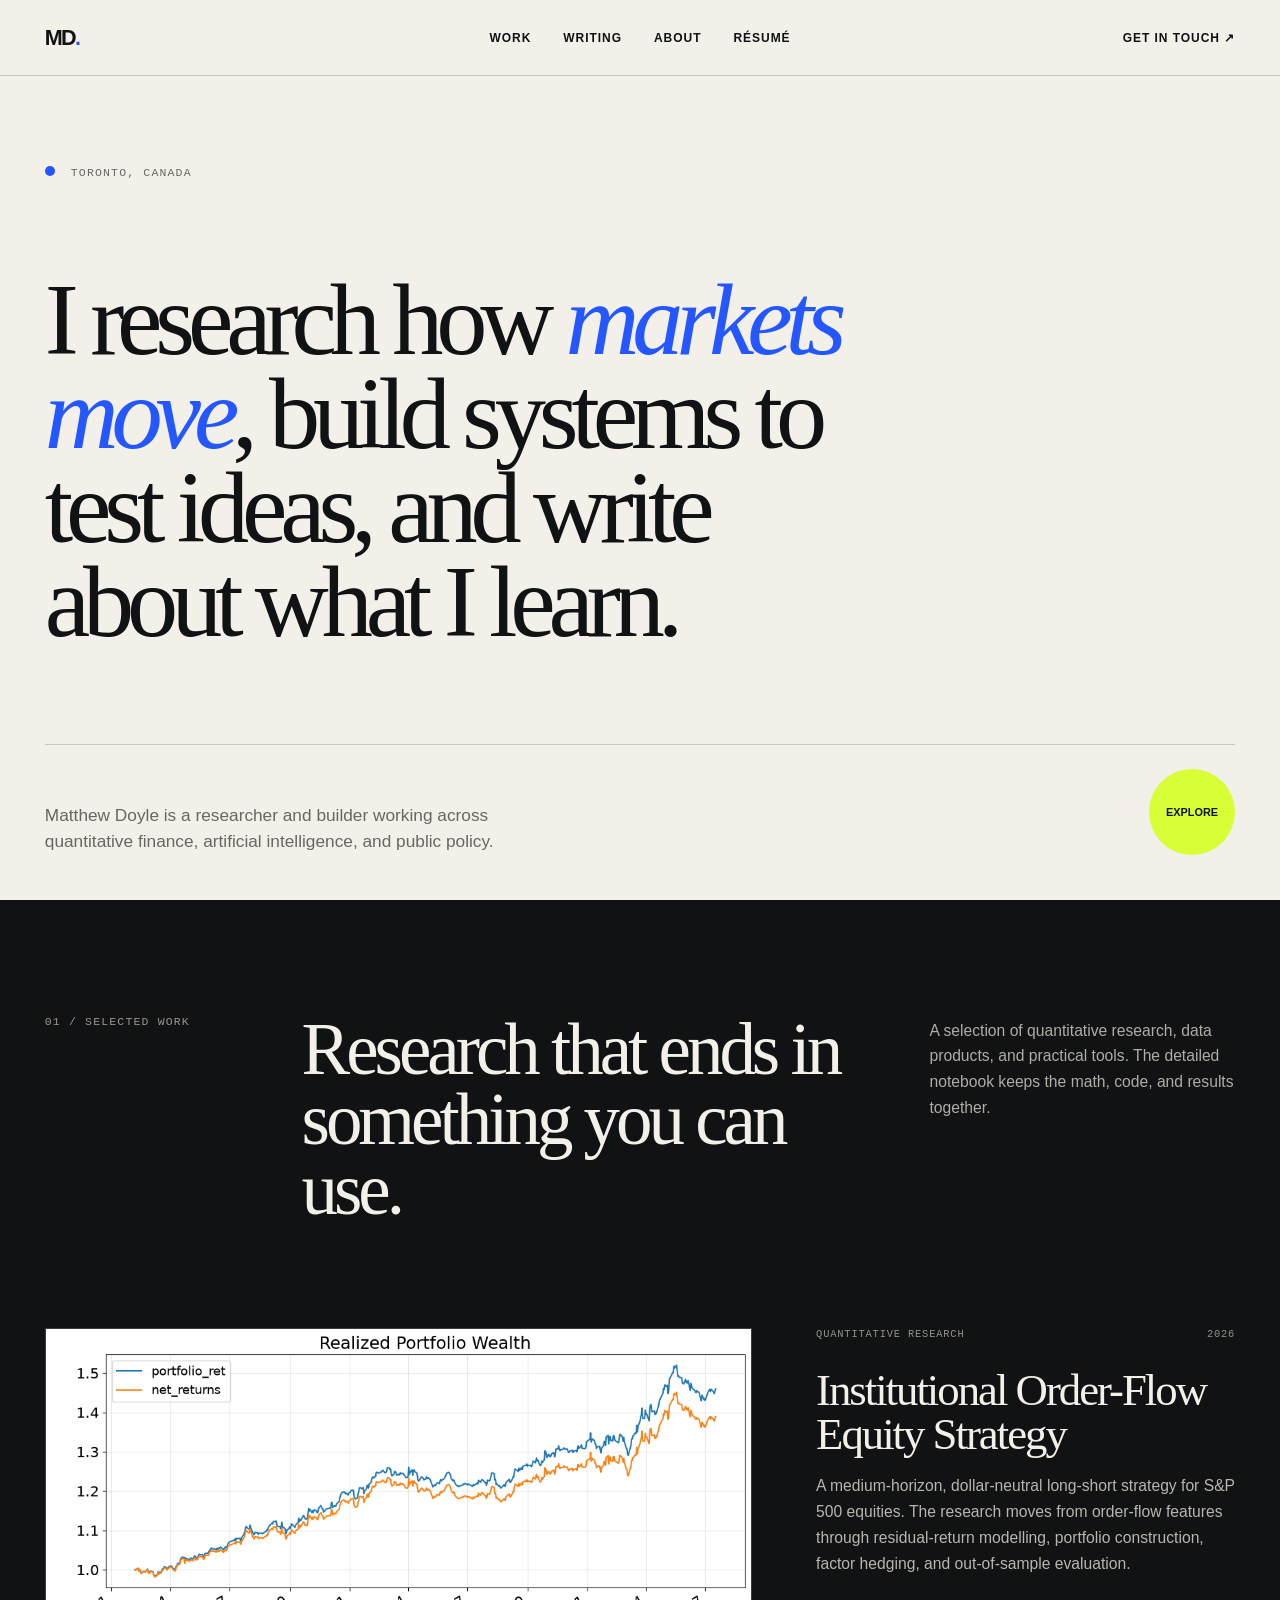
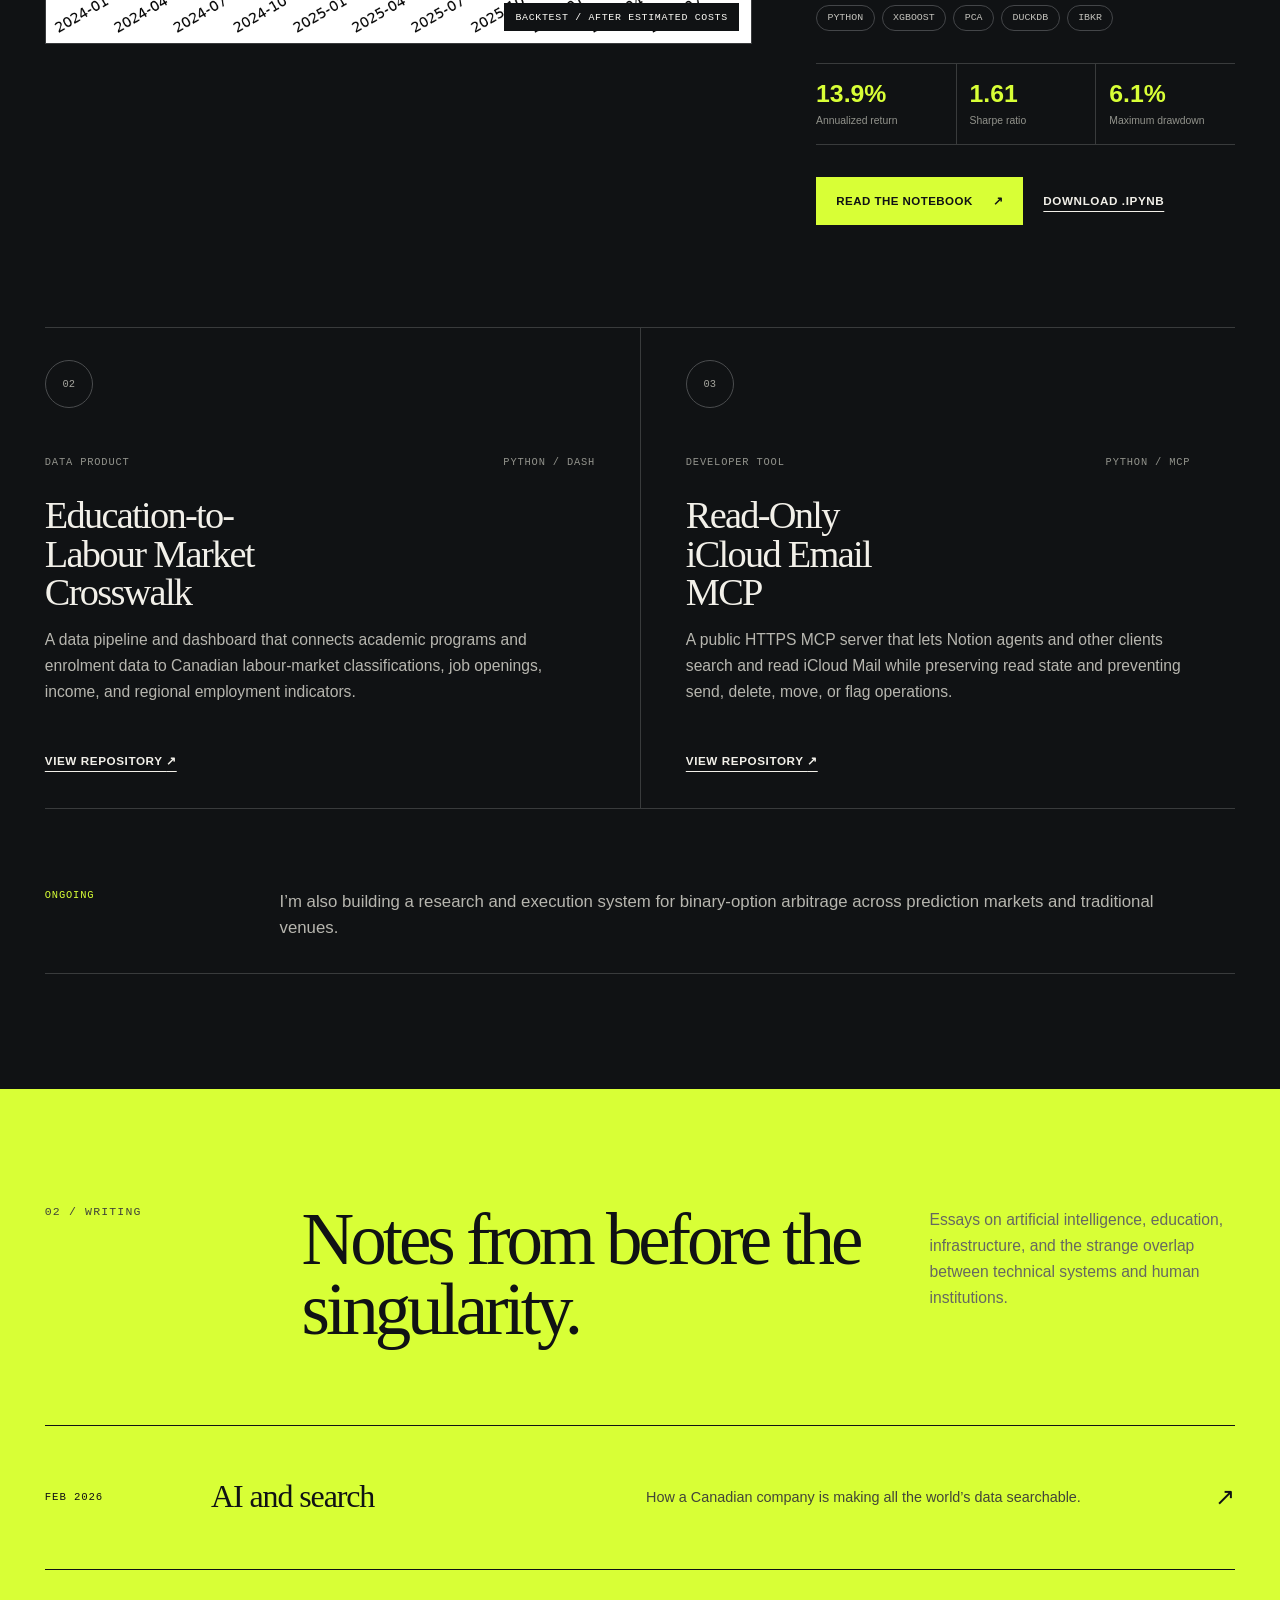
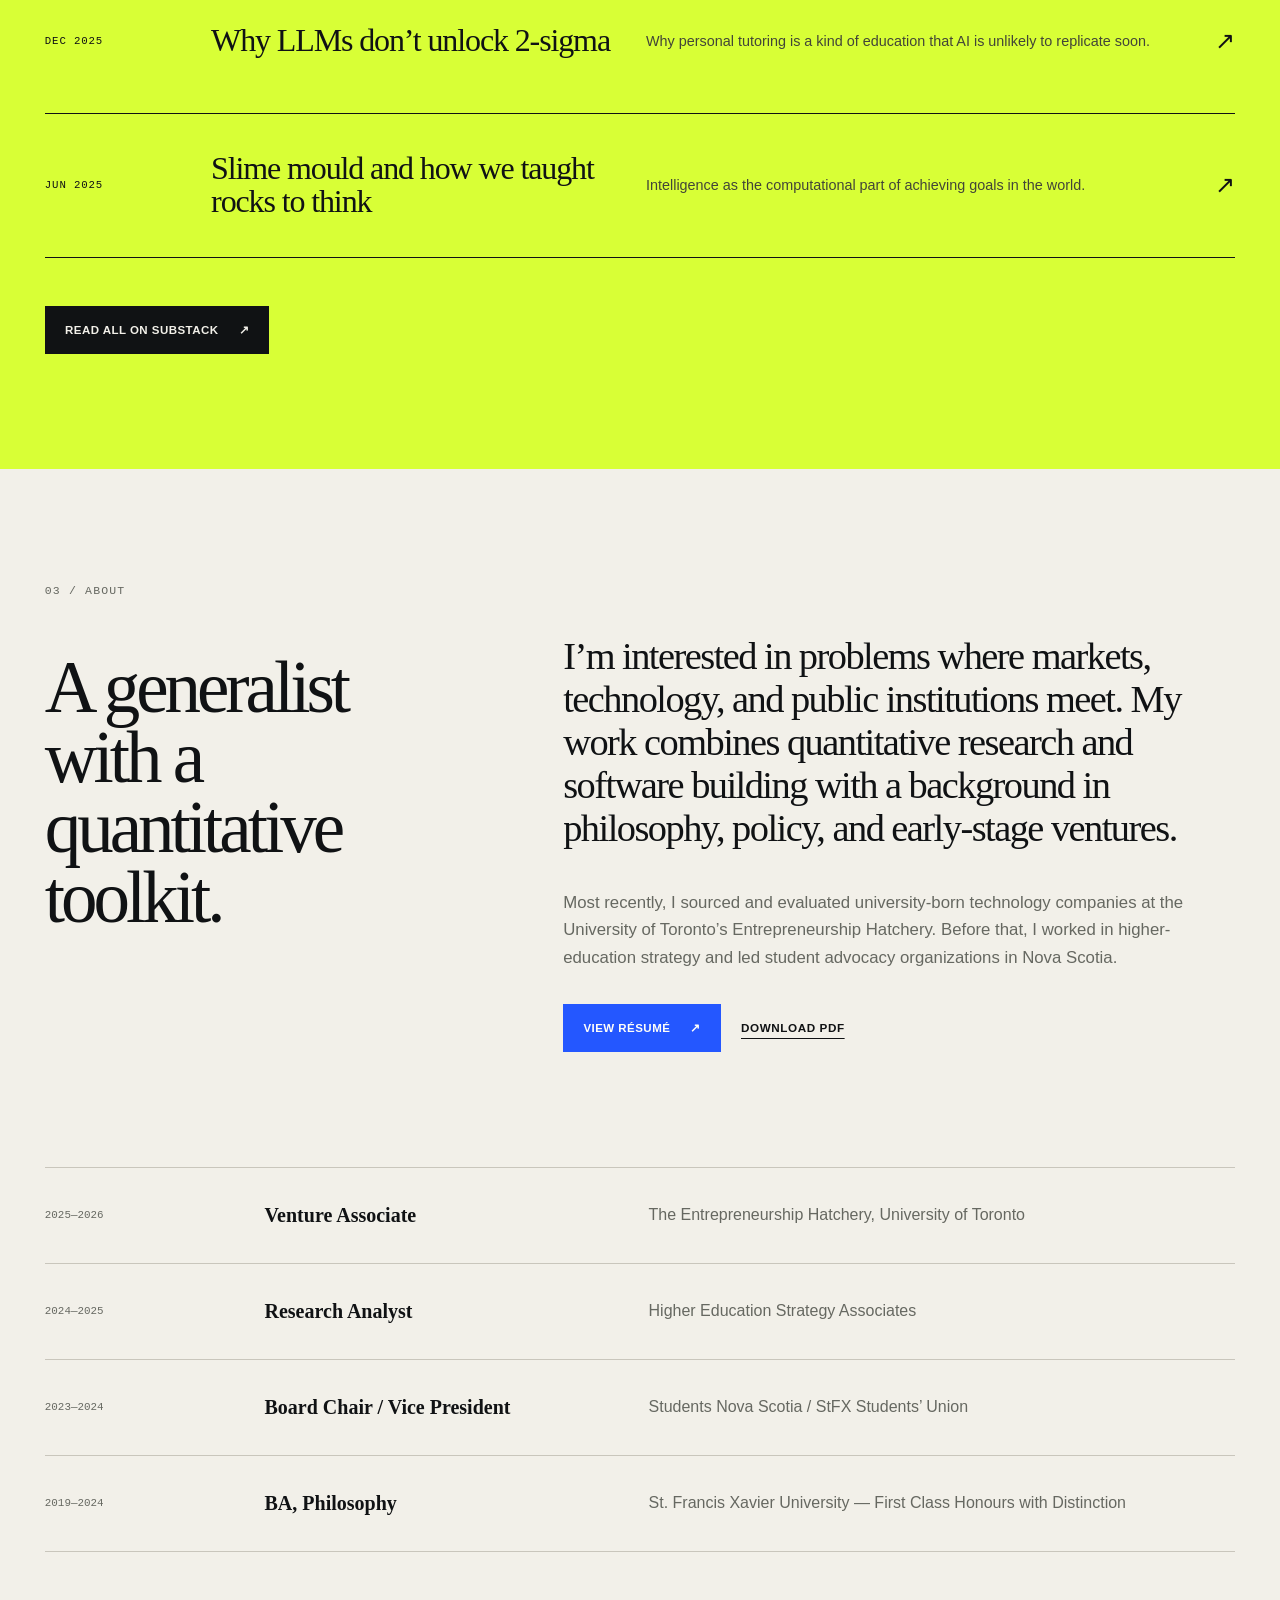
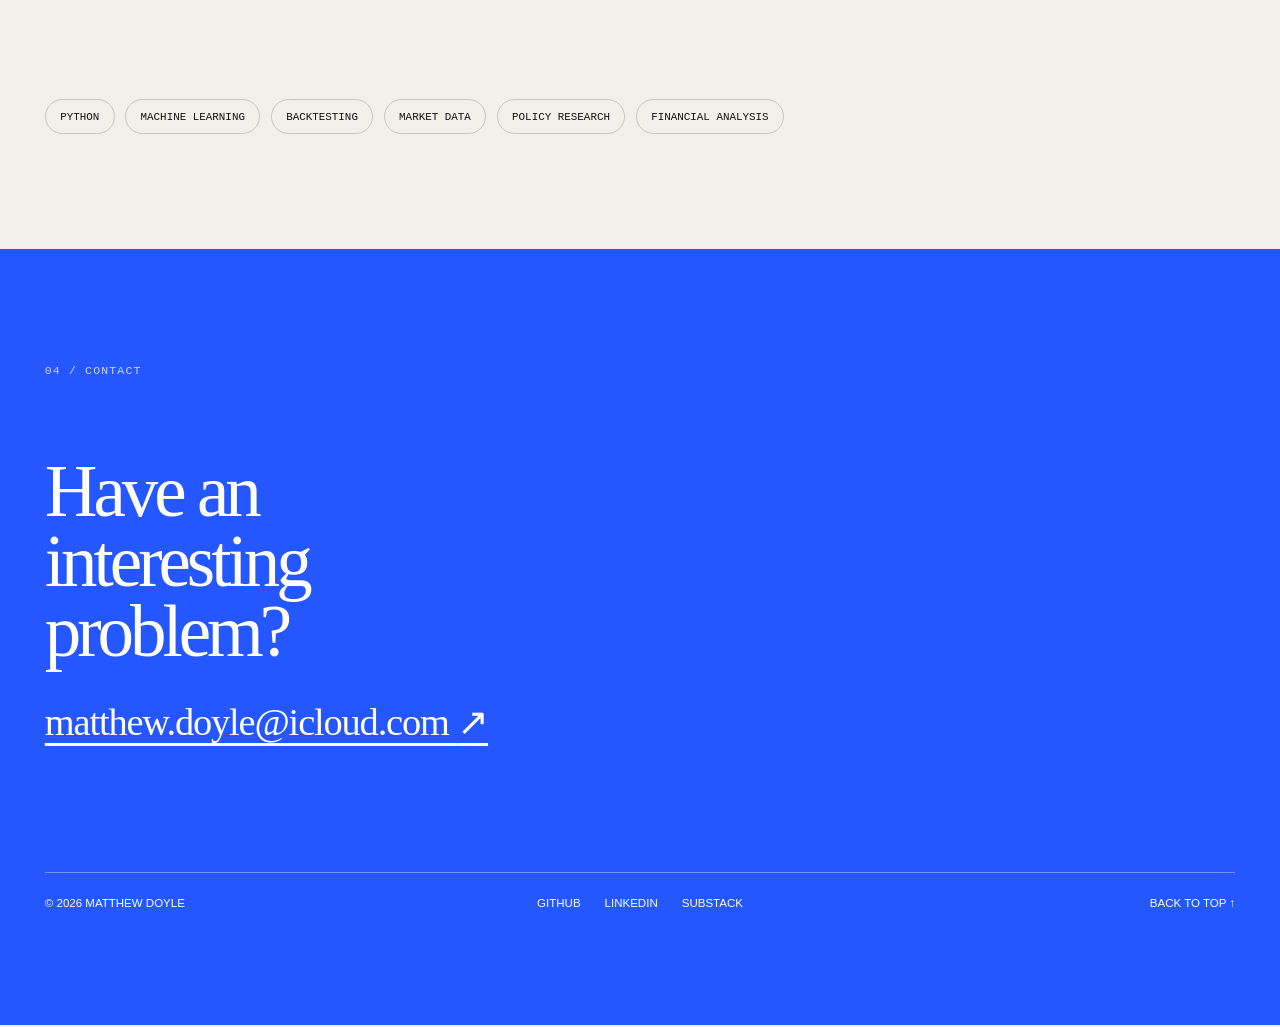
==== index.html @ 46428bda "Build personal research portfolio" ====
<!doctype html>
<html lang="en">
<head>
  <meta charset="utf-8">
  <meta name="viewport" content="width=device-width, initial-scale=1">
  <meta name="description" content="Matthew Doyle is a researcher and builder working across quantitative finance, artificial intelligence, and public policy.">
  <link rel="canonical" href="https://mldoyle.github.io/">
  <meta property="og:type" content="website">
  <meta property="og:title" content="Matthew Doyle — Research, code & writing">
  <meta property="og:description" content="Quantitative research, coding projects, and essays on markets, technology, and public policy.">
  <meta property="og:url" content="https://mldoyle.github.io/">
  <meta property="og:image" content="https://mldoyle.github.io/assets/social-card.png">
  <meta name="twitter:card" content="summary_large_image">
  <meta name="twitter:title" content="Matthew Doyle — Research, code & writing">
  <meta name="twitter:description" content="Quantitative research, coding projects, and essays on markets, technology, and public policy.">
  <meta name="twitter:image" content="https://mldoyle.github.io/assets/social-card.png">
  <meta name="theme-color" content="#f2f0e9">
  <title>Matthew Doyle — Researcher & Builder</title>
  <link rel="stylesheet" href="styles.css">
</head>
<body>
  <a class="skip-link" href="#content">Skip to content</a>

  <header class="site-header">
    <a class="wordmark" href="#top" aria-label="Matthew Doyle, home">MD<span>.</span></a>
    <nav aria-label="Primary navigation">
      <a href="#work">Work</a>
      <a href="#writing">Writing</a>
      <a href="#about">About</a>
      <a href="assets/matthew-doyle-resume.pdf">Résumé</a>
    </nav>
    <a class="header-link" href="#contact">Get in touch <span aria-hidden="true">↗</span></a>
  </header>

  <main id="content">
    <section class="hero" id="top" aria-labelledby="intro-heading">
      <p class="eyebrow"><span class="status-dot" aria-hidden="true"></span> Toronto, Canada</p>
      <h1 id="intro-heading">I research how <em>markets move</em>, build systems to test ideas, and write about what I learn.</h1>
      <div class="hero-footer">
        <p>Matthew Doyle is a researcher and builder working across quantitative finance, artificial intelligence, and public policy.</p>
        <a class="circle-link" href="#work" aria-label="Explore selected work"><span>Explore</span><b aria-hidden="true">↓</b></a>
      </div>
    </section>

    <section class="work section-dark" id="work" aria-labelledby="work-heading">
      <div class="section-intro">
        <p class="section-number">01 / Selected work</p>
        <h2 id="work-heading">Research that ends in something you can use.</h2>
        <p class="section-deck">A selection of quantitative research, data products, and practical tools. The detailed notebook keeps the math, code, and results together.</p>
      </div>

      <article class="featured-project">
        <a class="chart-frame" href="notebooks/order-flow-backtest.html" aria-label="Read the institutional order-flow strategy notebook">
          <img src="assets/backtest-results.png" alt="Backtest chart showing gross and net portfolio wealth from 2024 to mid-2026" width="1026" height="458">
          <span class="chart-note">Backtest / after estimated costs</span>
        </a>
        <div class="project-copy">
          <div class="project-meta">
            <span>Quantitative research</span>
            <span>2026</span>
          </div>
          <h3>Institutional Order-Flow Equity Strategy</h3>
          <p>A medium-horizon, dollar-neutral long-short strategy for S&amp;P 500 equities. The research moves from order-flow features through residual-return modelling, portfolio construction, factor hedging, and out-of-sample evaluation.</p>
          <ul class="tag-list" aria-label="Technologies used">
            <li>Python</li><li>XGBoost</li><li>PCA</li><li>DuckDB</li><li>IBKR</li>
          </ul>
          <div class="metrics" aria-label="Backtest summary metrics">
            <div><strong>13.9%</strong><span>Annualized return</span></div>
            <div><strong>1.61</strong><span>Sharpe ratio</span></div>
            <div><strong>6.1%</strong><span>Maximum drawdown</span></div>
          </div>
          <div class="project-links">
            <a class="button button-acid" href="notebooks/order-flow-backtest.html">Read the notebook <span aria-hidden="true">↗</span></a>
            <a class="text-link" href="notebooks/order-flow-backtest.ipynb" download>Download .ipynb</a>
          </div>
        </div>
      </article>

      <div class="project-grid">
        <article class="project-card">
          <div class="project-index">02</div>
          <div class="project-meta"><span>Data product</span><span>Python / Dash</span></div>
          <h3>Education-to-Labour Market Crosswalk</h3>
          <p>A data pipeline and dashboard that connects academic programs and enrolment data to Canadian labour-market classifications, job openings, income, and regional employment indicators.</p>
          <a class="card-link" href="https://github.com/mldoyle/cip-enrolment-labour-crosswalk">View repository <span aria-hidden="true">↗</span></a>
        </article>

        <article class="project-card">
          <div class="project-index">03</div>
          <div class="project-meta"><span>Developer tool</span><span>Python / MCP</span></div>
          <h3>Read-Only iCloud Email MCP</h3>
          <p>A public HTTPS MCP server that lets Notion agents and other clients search and read iCloud Mail while preserving read state and preventing send, delete, move, or flag operations.</p>
          <a class="card-link" href="https://github.com/mldoyle/icloud-email-https-mcp">View repository <span aria-hidden="true">↗</span></a>
        </article>
      </div>

      <aside class="ongoing-note">
        <span>Ongoing</span>
        <p>I’m also building a research and execution system for binary-option arbitrage across prediction markets and traditional venues.</p>
      </aside>
    </section>

    <section class="writing" id="writing" aria-labelledby="writing-heading">
      <div class="section-intro writing-intro">
        <p class="section-number">02 / Writing</p>
        <h2 id="writing-heading">Notes from before the singularity.</h2>
        <p class="section-deck">Essays on artificial intelligence, education, infrastructure, and the strange overlap between technical systems and human institutions.</p>
      </div>

      <div class="article-list">
        <a class="article-row" href="https://presingularity.substack.com/p/ai-and-search">
          <span class="article-date">Feb 2026</span>
          <span class="article-title">AI and search</span>
          <span class="article-summary">How a Canadian company is making all the world’s data searchable.</span>
          <span class="article-arrow" aria-hidden="true">↗</span>
        </a>
        <a class="article-row" href="https://presingularity.substack.com/p/why-llms-dont-unlock-2-sigma">
          <span class="article-date">Dec 2025</span>
          <span class="article-title">Why LLMs don’t unlock 2-sigma</span>
          <span class="article-summary">Why personal tutoring is a kind of education that AI is unlikely to replicate soon.</span>
          <span class="article-arrow" aria-hidden="true">↗</span>
        </a>
        <a class="article-row" href="https://presingularity.substack.com/p/slime-mould-and-how-we-taught-rocks">
          <span class="article-date">Jun 2025</span>
          <span class="article-title">Slime mould and how we taught rocks to think</span>
          <span class="article-summary">Intelligence as the computational part of achieving goals in the world.</span>
          <span class="article-arrow" aria-hidden="true">↗</span>
        </a>
      </div>

      <a class="button button-dark" href="https://presingularity.substack.com">Read all on Substack <span aria-hidden="true">↗</span></a>
    </section>

    <section class="about" id="about" aria-labelledby="about-heading">
      <div class="about-heading">
        <p class="section-number">03 / About</p>
        <h2 id="about-heading">A generalist with a quantitative toolkit.</h2>
      </div>

      <div class="about-copy">
        <p class="lead">I’m interested in problems where markets, technology, and public institutions meet. My work combines quantitative research and software building with a background in philosophy, policy, and early-stage ventures.</p>
        <p>Most recently, I sourced and evaluated university-born technology companies at the University of Toronto’s Entrepreneurship Hatchery. Before that, I worked in higher-education strategy and led student advocacy organizations in Nova Scotia.</p>
        <div class="resume-actions">
          <a class="button button-blue" href="assets/matthew-doyle-resume.pdf">View résumé <span aria-hidden="true">↗</span></a>
          <a class="text-link" href="assets/matthew-doyle-resume.pdf" download>Download PDF</a>
        </div>
      </div>

      <div class="experience-list" aria-label="Selected experience and education">
        <div class="experience-row"><span>2025—2026</span><strong>Venture Associate</strong><p>The Entrepreneurship Hatchery, University of Toronto</p></div>
        <div class="experience-row"><span>2024—2025</span><strong>Research Analyst</strong><p>Higher Education Strategy Associates</p></div>
        <div class="experience-row"><span>2023—2024</span><strong>Board Chair / Vice President</strong><p>Students Nova Scotia / StFX Students’ Union</p></div>
        <div class="experience-row"><span>2019—2024</span><strong>BA, Philosophy</strong><p>St. Francis Xavier University — First Class Honours with Distinction</p></div>
      </div>

      <div class="skill-band">
        <p>Python</p><p>Machine learning</p><p>Backtesting</p><p>Market data</p><p>Policy research</p><p>Financial analysis</p>
      </div>
    </section>
  </main>

  <footer id="contact">
    <p class="section-number">04 / Contact</p>
    <h2>Have an interesting problem?</h2>
    <a class="email-link" href="mailto:matthew.doyle@icloud.com">matthew.doyle@icloud.com <span aria-hidden="true">↗</span></a>
    <div class="footer-bottom">
      <p>© 2026 Matthew Doyle</p>
      <div class="social-links">
        <a href="https://github.com/mldoyle">GitHub</a>
        <a href="https://www.linkedin.com/in/matthewldoyle/">LinkedIn</a>
        <a href="https://presingularity.substack.com">Substack</a>
      </div>
      <a href="#top">Back to top ↑</a>
    </div>
  </footer>
</body>
</html>
---- styles.css ----
:root {
  --paper: #f2f0e9;
  --ink: #101214;
  --muted: #666861;
  --line: #c9c6bc;
  --acid: #d8ff36;
  --blue: #2457ff;
  --white: #fffef9;
  --max: 1440px;
}

* { box-sizing: border-box; }
html { scroll-behavior: smooth; }

body {
  margin: 0;
  overflow-x: hidden;
  background: var(--paper);
  color: var(--ink);
  font-family: Arial, Helvetica, sans-serif;
  -webkit-font-smoothing: antialiased;
}

a { color: inherit; }
img { max-width: 100%; }

.skip-link {
  position: fixed;
  top: .75rem;
  left: .75rem;
  z-index: 100;
  padding: .8rem 1rem;
  background: var(--acid);
  color: var(--ink);
  font-weight: 700;
  transform: translateY(-200%);
}

.skip-link:focus { transform: none; }

.site-header {
  position: sticky;
  top: 0;
  z-index: 20;
  display: grid;
  grid-template-columns: 1fr auto 1fr;
  align-items: center;
  min-height: 76px;
  padding: 0 max(3.5vw, calc((100vw - var(--max)) / 2));
  border-bottom: 1px solid var(--line);
  background: color-mix(in srgb, var(--paper) 92%, transparent);
  backdrop-filter: blur(12px);
}

.wordmark {
  width: fit-content;
  font-size: 1.35rem;
  font-weight: 800;
  letter-spacing: -.08em;
  text-decoration: none;
}

.wordmark span { color: var(--blue); }
nav { display: flex; gap: 2rem; }

nav a,
.header-link {
  position: relative;
  font-size: .75rem;
  font-weight: 700;
  letter-spacing: .08em;
  text-decoration: none;
  text-transform: uppercase;
}

nav a::after,
.header-link::after,
.social-links a::after,
.footer-bottom > a::after {
  position: absolute;
  right: 0;
  bottom: -.3rem;
  left: 0;
  height: 1px;
  background: currentColor;
  content: "";
  transform: scaleX(0);
  transform-origin: right;
  transition: transform .2s ease;
}

nav a:hover::after,
.header-link:hover::after,
.social-links a:hover::after,
.footer-bottom > a:hover::after { transform: scaleX(1); transform-origin: left; }
.header-link { justify-self: end; }

.hero {
  width: min(100%, var(--max));
  min-height: calc(100svh - 76px);
  margin: 0 auto;
  display: flex;
  flex-direction: column;
  justify-content: space-between;
  padding: clamp(3rem, 7vw, 7rem) 3.5vw 3.5vw;
}

.eyebrow,
.section-number {
  margin: 0;
  color: var(--muted);
  font-family: "SFMono-Regular", Consolas, monospace;
  font-size: .72rem;
  letter-spacing: .1em;
  text-transform: uppercase;
}

.status-dot {
  display: inline-block;
  width: .62rem;
  height: .62rem;
  margin-right: .5rem;
  border-radius: 50%;
  background: var(--blue);
}

h1 {
  max-width: 16ch;
  margin: 8vh 0;
  font-family: Georgia, "Times New Roman", serif;
  font-size: clamp(3.4rem, 8vw, 8.6rem);
  font-weight: 400;
  letter-spacing: -.07em;
  line-height: .92;
}

h1 em { color: var(--blue); font-weight: 400; }

.hero-footer {
  display: grid;
  grid-template-columns: minmax(16rem, 32rem) auto;
  align-items: end;
  justify-content: space-between;
  gap: 2rem;
  border-top: 1px solid var(--line);
  padding-top: 1.5rem;
}

.hero-footer p {
  margin: 0;
  color: var(--muted);
  font-size: clamp(1rem, 1.35vw, 1.2rem);
  line-height: 1.55;
}

.circle-link {
  display: flex;
  width: 5.4rem;
  height: 5.4rem;
  align-items: center;
  justify-content: center;
  border-radius: 50%;
  background: var(--acid);
  font-size: .68rem;
  font-weight: 800;
  text-decoration: none;
  text-transform: uppercase;
  transition: transform .2s ease;
}

.circle-link b { display: none; }
.circle-link:hover { transform: rotate(-8deg) scale(1.05); }

.section-dark {
  background: var(--ink);
  color: var(--paper);
}

.work,
.writing,
.about,
footer {
  padding: clamp(5rem, 9vw, 9rem) max(3.5vw, calc((100vw - var(--max)) / 2));
}

.section-dark .section-number { color: #96968e; }

.section-intro {
  display: grid;
  grid-template-columns: minmax(10rem, .5fr) 1.35fr .7fr;
  gap: 3vw;
  align-items: start;
  margin-bottom: clamp(4rem, 8vw, 8rem);
}

.section-intro h2,
.about-heading h2,
footer h2 {
  margin: 0;
  font-family: Georgia, "Times New Roman", serif;
  font-size: clamp(2.8rem, 5.7vw, 6.2rem);
  font-weight: 400;
  letter-spacing: -.055em;
  line-height: .96;
}

.section-deck {
  margin: .15rem 0 0;
  color: #aeadA6;
  font-size: .98rem;
  line-height: 1.65;
}

.writing .section-deck { color: var(--muted); }

.featured-project {
  display: grid;
  grid-template-columns: minmax(0, 1.35fr) minmax(22rem, .8fr);
  gap: clamp(2.5rem, 5vw, 5rem);
  padding-bottom: clamp(5rem, 8vw, 8rem);
}

.chart-frame {
  position: relative;
  align-self: start;
  display: block;
  overflow: hidden;
  border: 1px solid #3a3c3e;
  background: var(--white);
}

.chart-frame::after {
  position: absolute;
  inset: 0;
  border: 0 solid var(--acid);
  content: "";
  pointer-events: none;
  transition: border-width .2s ease;
}

.chart-frame:hover::after { border-width: .45rem; }
.chart-frame img { display: block; width: 100%; height: auto; }

.chart-note {
  position: absolute;
  right: .75rem;
  bottom: .75rem;
  padding: .55rem .7rem;
  background: var(--ink);
  color: var(--white);
  font-family: "SFMono-Regular", Consolas, monospace;
  font-size: .62rem;
  letter-spacing: .07em;
  text-transform: uppercase;
}

.project-meta {
  display: flex;
  justify-content: space-between;
  gap: 1rem;
  color: #92938c;
  font-family: "SFMono-Regular", Consolas, monospace;
  font-size: .65rem;
  letter-spacing: .08em;
  text-transform: uppercase;
}

.project-copy h3,
.project-card h3 {
  margin: 1.75rem 0 1rem;
  font-family: Georgia, "Times New Roman", serif;
  font-size: clamp(2.2rem, 3.5vw, 4rem);
  font-weight: 400;
  letter-spacing: -.045em;
  line-height: 1;
}

.project-copy > p,
.project-card > p {
  margin: 0;
  color: #b7b6af;
  font-size: .98rem;
  line-height: 1.65;
}

.tag-list {
  display: flex;
  flex-wrap: wrap;
  gap: .45rem;
  margin: 1.75rem 0;
  padding: 0;
  list-style: none;
}

.tag-list li {
  padding: .42rem .65rem;
  border: 1px solid #444649;
  border-radius: 999px;
  color: #c4c3bd;
  font-family: "SFMono-Regular", Consolas, monospace;
  font-size: .62rem;
  text-transform: uppercase;
}

.metrics {
  display: grid;
  grid-template-columns: repeat(3, 1fr);
  margin: 2rem 0;
  border-block: 1px solid #393b3c;
}

.metrics div { padding: 1rem .6rem 1rem 0; }
.metrics div + div { padding-left: .8rem; border-left: 1px solid #393b3c; }
.metrics strong { display: block; color: var(--acid); font-size: 1.55rem; }
.metrics span { display: block; margin-top: .35rem; color: #92938c; font-size: .65rem; line-height: 1.35; }

.project-links,
.resume-actions {
  display: flex;
  flex-wrap: wrap;
  align-items: center;
  gap: 1.25rem;
}

.button {
  display: inline-flex;
  gap: 1.25rem;
  align-items: center;
  justify-content: center;
  padding: 1rem 1.2rem;
  border: 1px solid transparent;
  font-size: .72rem;
  font-weight: 800;
  letter-spacing: .04em;
  text-decoration: none;
  text-transform: uppercase;
  transition: background .2s ease, color .2s ease, transform .2s ease;
}

.button:hover { transform: translateY(-2px); }
.button-acid { background: var(--acid); color: var(--ink); }
.button-dark { background: var(--ink); color: var(--paper); }
.button-blue { background: var(--blue); color: var(--white); }

.text-link,
.card-link {
  font-size: .73rem;
  font-weight: 800;
  letter-spacing: .05em;
  text-underline-offset: .35rem;
  text-transform: uppercase;
}

.project-grid {
  display: grid;
  grid-template-columns: repeat(2, 1fr);
  border-block: 1px solid #393b3c;
}

.project-card {
  position: relative;
  min-height: 30rem;
  padding: 2rem 3.5vw 2.5rem 0;
}

.project-card + .project-card { padding-left: 3.5vw; border-left: 1px solid #393b3c; }
.project-card h3 { max-width: 11ch; font-size: clamp(2rem, 3vw, 3.2rem); }
.project-card > p { max-width: 34rem; }

.project-index {
  width: 3rem;
  height: 3rem;
  display: grid;
  place-items: center;
  margin-bottom: 3rem;
  border: 1px solid #4a4c4e;
  border-radius: 50%;
  color: #a4a49d;
  font-family: "SFMono-Regular", Consolas, monospace;
  font-size: .65rem;
}

.card-link { position: absolute; bottom: 2.5rem; left: 0; }
.project-card + .project-card .card-link { left: 3.5vw; }

.ongoing-note {
  display: grid;
  grid-template-columns: .35fr 1.65fr;
  gap: 2rem;
  margin-top: 3rem;
  padding: 2rem 0;
  border-bottom: 1px solid #393b3c;
}

.ongoing-note span { color: var(--acid); font-family: "SFMono-Regular", Consolas, monospace; font-size: .65rem; letter-spacing: .08em; text-transform: uppercase; }
.ongoing-note p { max-width: 58rem; margin: 0; color: #b7b6af; font-size: 1.05rem; line-height: 1.55; }

.writing { background: var(--acid); }
.writing-intro { margin-bottom: 5rem; }
.writing .section-number { color: #424538; }

.article-list { margin-bottom: 3rem; border-top: 1px solid var(--ink); }

.article-row {
  display: grid;
  grid-template-columns: .3fr .9fr 1.2fr auto;
  gap: 2rem;
  align-items: center;
  min-height: 9rem;
  padding: 1.5rem 0;
  border-bottom: 1px solid var(--ink);
  text-decoration: none;
  transition: padding .2s ease, background .2s ease;
}

.article-row:hover { padding-inline: 1.25rem; background: color-mix(in srgb, var(--paper) 30%, transparent); }
.article-date { font-family: "SFMono-Regular", Consolas, monospace; font-size: .67rem; letter-spacing: .08em; text-transform: uppercase; }
.article-title { font-family: Georgia, "Times New Roman", serif; font-size: clamp(1.6rem, 2.5vw, 2.7rem); letter-spacing: -.035em; line-height: 1.05; }
.article-summary { color: #424538; font-size: .9rem; line-height: 1.55; }
.article-arrow { font-size: 1.5rem; transition: transform .2s ease; }
.article-row:hover .article-arrow { transform: translate(3px, -3px); }

.about {
  display: grid;
  grid-template-columns: .75fr 1.25fr;
  gap: clamp(3rem, 9vw, 10rem);
}

.about-heading h2 { max-width: 10ch; margin-top: 3.5rem; }
.about-copy { padding-top: 3.2rem; }
.about-copy .lead { margin-top: 0; font-family: Georgia, "Times New Roman", serif; font-size: clamp(1.8rem, 3vw, 3.4rem); letter-spacing: -.04em; line-height: 1.12; }
.about-copy > p:not(.lead) { max-width: 45rem; color: var(--muted); font-size: 1.05rem; line-height: 1.65; }
.resume-actions { margin-top: 2rem; }

.experience-list { grid-column: 1 / -1; border-top: 1px solid var(--line); }

.experience-row {
  display: grid;
  grid-template-columns: .4fr .75fr 1.25fr;
  gap: 2rem;
  align-items: center;
  min-height: 6rem;
  border-bottom: 1px solid var(--line);
}

.experience-row span { color: var(--muted); font-family: "SFMono-Regular", Consolas, monospace; font-size: .68rem; }
.experience-row strong { font-family: Georgia, "Times New Roman", serif; font-size: 1.25rem; }
.experience-row p { margin: 0; color: var(--muted); line-height: 1.4; }

.skill-band {
  grid-column: 1 / -1;
  display: flex;
  flex-wrap: wrap;
  gap: .65rem;
  padding-top: 2rem;
}

.skill-band p { margin: 0; padding: .65rem .9rem; border: 1px solid var(--line); border-radius: 999px; font-family: "SFMono-Regular", Consolas, monospace; font-size: .68rem; text-transform: uppercase; }

footer { background: var(--blue); color: var(--white); }
footer .section-number { color: #c9d3ff; }
footer h2 { max-width: 11ch; margin: 5rem 0 2rem; }

.email-link {
  display: inline-block;
  font-family: Georgia, "Times New Roman", serif;
  font-size: clamp(1.35rem, 3vw, 3.2rem);
  letter-spacing: -.03em;
  text-underline-offset: .5rem;
}

.footer-bottom {
  display: grid;
  grid-template-columns: 1fr auto 1fr;
  align-items: center;
  margin-top: clamp(5rem, 10vw, 10rem);
  padding-top: 1.5rem;
  border-top: 1px solid #7692ff;
  font-size: .72rem;
  text-transform: uppercase;
}

.footer-bottom p { margin: 0; }
.footer-bottom > a { position: relative; justify-self: end; text-decoration: none; }
.social-links { display: flex; gap: 1.5rem; }
.social-links a { position: relative; text-decoration: none; }

@media (max-width: 980px) {
  .section-intro { grid-template-columns: .4fr 1.6fr; }
  .section-deck { grid-column: 2; max-width: 35rem; }
  .featured-project { grid-template-columns: 1fr; }
  .project-copy { max-width: 45rem; }
  .about { gap: 4rem; }
  .article-row { grid-template-columns: .3fr 1.2fr auto; }
  .article-summary { grid-column: 2; }
  .article-arrow { grid-column: 3; grid-row: 1 / span 2; }
}

@media (max-width: 720px) {
  .site-header { grid-template-columns: 1fr auto; min-height: 64px; padding-inline: 1.25rem; }
  nav { display: none; }
  .hero { min-height: calc(100svh - 64px); padding: 3rem 1.25rem 1.5rem; }
  h1 { margin-block: 3.5rem; font-size: clamp(3.1rem, 15vw, 5.3rem); }
  .hero-footer { grid-template-columns: 1fr auto; gap: 1rem; }
  .circle-link { width: 4rem; height: 4rem; }
  .circle-link span { display: none; }
  .circle-link b { display: block; font-size: 1.2rem; }

  .work, .writing, .about, footer { padding: 5rem 1.25rem; }
  .section-intro { display: block; }
  .section-intro h2 { margin-top: 2.5rem; }
  .section-deck { max-width: 32rem; margin-top: 1.5rem; }
  .featured-project { grid-template-columns: 1fr; }
  .project-copy h3 { font-size: 2.55rem; }
  .metrics strong { font-size: 1.25rem; }
  .metrics span { font-size: .58rem; }

  .project-grid { grid-template-columns: 1fr; }
  .project-card { min-height: 28rem; padding: 2rem 0 2.5rem; }
  .project-card + .project-card { padding-left: 0; border-top: 1px solid #393b3c; border-left: 0; }
  .project-card + .project-card .card-link, .card-link { left: 0; }
  .ongoing-note { grid-template-columns: 1fr; gap: .8rem; }

  .article-row { grid-template-columns: 1fr auto; gap: .75rem; min-height: 0; padding: 1.4rem 0; }
  .article-date { grid-column: 1; }
  .article-title { grid-column: 1; }
  .article-summary { grid-column: 1; }
  .article-arrow { grid-column: 2; grid-row: 1 / span 3; }

  .about { grid-template-columns: 1fr; gap: 1rem; }
  .about-heading h2 { margin-top: 2.5rem; }
  .about-copy { padding-top: 1rem; }
  .experience-list, .skill-band { grid-column: 1; }
  .experience-row { grid-template-columns: 1fr; gap: .5rem; padding: 1.5rem 0; }

  .email-link { overflow-wrap: anywhere; }
  .footer-bottom { grid-template-columns: 1fr auto; gap: 2rem 1rem; }
  .social-links { grid-column: 1 / -1; grid-row: 1; }
  .footer-bottom > a { grid-column: 2; }
}

@media (prefers-reduced-motion: reduce) {
  html { scroll-behavior: auto; }
  *, *::before, *::after { transition: none !important; }
}
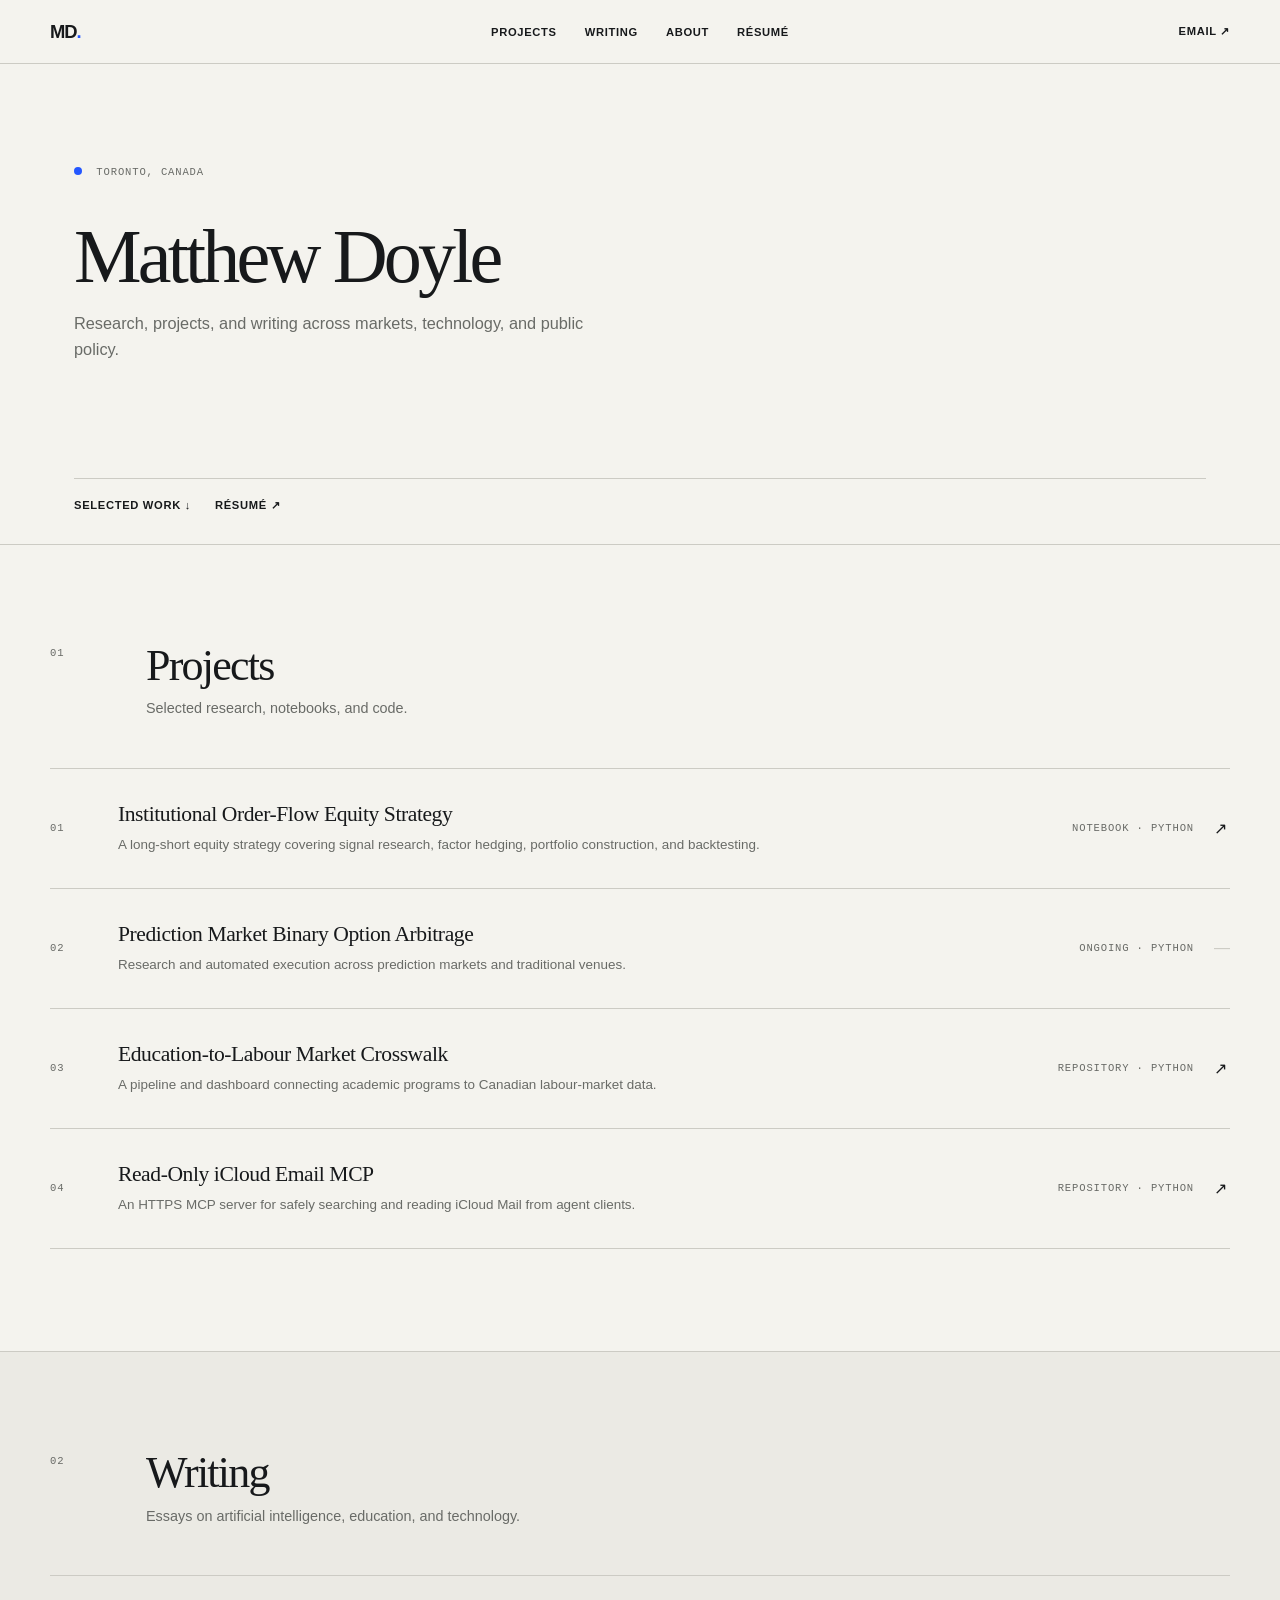
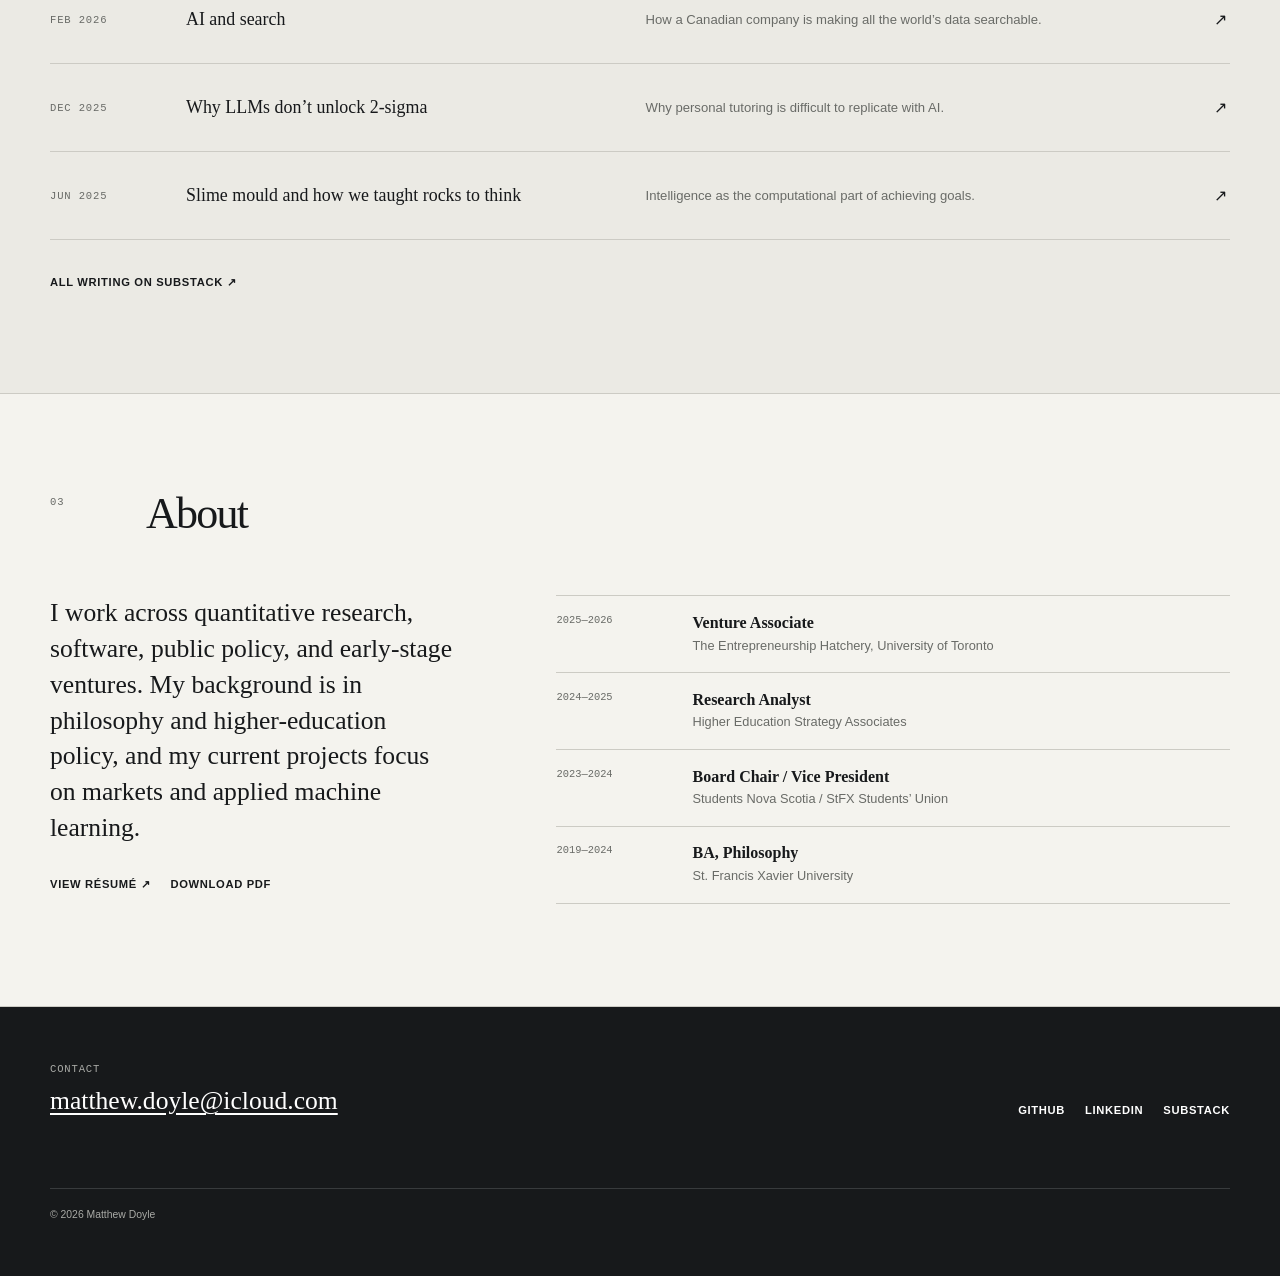
==== commit f4651703: "Simplify portfolio layout" ====
--- a/index.html
+++ b/index.html
@@ -3,19 +3,19 @@
 <head>
   <meta charset="utf-8">
   <meta name="viewport" content="width=device-width, initial-scale=1">
-  <meta name="description" content="Matthew Doyle is a researcher and builder working across quantitative finance, artificial intelligence, and public policy.">
+  <meta name="description" content="Matthew Doyle — research, projects, and writing across markets, technology, and public policy.">
   <link rel="canonical" href="https://mldoyle.github.io/">
   <meta property="og:type" content="website">
   <meta property="og:title" content="Matthew Doyle — Research, code & writing">
-  <meta property="og:description" content="Quantitative research, coding projects, and essays on markets, technology, and public policy.">
+  <meta property="og:description" content="Research, coding projects, and essays on markets, technology, and public policy.">
   <meta property="og:url" content="https://mldoyle.github.io/">
   <meta property="og:image" content="https://mldoyle.github.io/assets/social-card.png">
   <meta name="twitter:card" content="summary_large_image">
   <meta name="twitter:title" content="Matthew Doyle — Research, code & writing">
-  <meta name="twitter:description" content="Quantitative research, coding projects, and essays on markets, technology, and public policy.">
+  <meta name="twitter:description" content="Research, coding projects, and essays on markets, technology, and public policy.">
   <meta name="twitter:image" content="https://mldoyle.github.io/assets/social-card.png">
-  <meta name="theme-color" content="#f2f0e9">
-  <title>Matthew Doyle — Researcher & Builder</title>
+  <meta name="theme-color" content="#f4f3ee">
+  <title>Matthew Doyle</title>
   <link rel="stylesheet" href="styles.css">
 </head>
 <body>
@@ -24,87 +24,86 @@
   <header class="site-header">
     <a class="wordmark" href="#top" aria-label="Matthew Doyle, home">MD<span>.</span></a>
     <nav aria-label="Primary navigation">
-      <a href="#work">Work</a>
+      <a href="#work">Projects</a>
       <a href="#writing">Writing</a>
       <a href="#about">About</a>
       <a href="assets/matthew-doyle-resume.pdf">Résumé</a>
     </nav>
-    <a class="header-link" href="#contact">Get in touch <span aria-hidden="true">↗</span></a>
+    <a class="header-link" href="mailto:matthew.doyle@icloud.com">Email <span aria-hidden="true">↗</span></a>
   </header>
 
   <main id="content">
     <section class="hero" id="top" aria-labelledby="intro-heading">
-      <p class="eyebrow"><span class="status-dot" aria-hidden="true"></span> Toronto, Canada</p>
-      <h1 id="intro-heading">I research how <em>markets move</em>, build systems to test ideas, and write about what I learn.</h1>
-      <div class="hero-footer">
-        <p>Matthew Doyle is a researcher and builder working across quantitative finance, artificial intelligence, and public policy.</p>
-        <a class="circle-link" href="#work" aria-label="Explore selected work"><span>Explore</span><b aria-hidden="true">↓</b></a>
+      <div>
+        <p class="eyebrow"><span class="status-dot" aria-hidden="true"></span> Toronto, Canada</p>
+        <h1 id="intro-heading">Matthew Doyle</h1>
+        <p class="hero-description">Research, projects, and writing across markets, technology, and public policy.</p>
+      </div>
+      <div class="hero-links">
+        <a href="#work">Selected work ↓</a>
+        <a href="assets/matthew-doyle-resume.pdf">Résumé ↗</a>
       </div>
     </section>
 
-    <section class="work section-dark" id="work" aria-labelledby="work-heading">
-      <div class="section-intro">
-        <p class="section-number">01 / Selected work</p>
-        <h2 id="work-heading">Research that ends in something you can use.</h2>
-        <p class="section-deck">A selection of quantitative research, data products, and practical tools. The detailed notebook keeps the math, code, and results together.</p>
+    <section class="section" id="work" aria-labelledby="work-heading">
+      <div class="section-heading">
+        <p class="section-number">01</p>
+        <div>
+          <h2 id="work-heading">Projects</h2>
+          <p>Selected research, notebooks, and code.</p>
+        </div>
       </div>
 
-      <article class="featured-project">
-        <a class="chart-frame" href="notebooks/order-flow-backtest.html" aria-label="Read the institutional order-flow strategy notebook">
-          <img src="assets/backtest-results.png" alt="Backtest chart showing gross and net portfolio wealth from 2024 to mid-2026" width="1026" height="458">
-          <span class="chart-note">Backtest / after estimated costs</span>
+      <div class="project-list">
+        <a class="project-row" href="notebooks/order-flow-backtest.html">
+          <span class="row-number">01</span>
+          <div class="row-copy">
+            <h3>Institutional Order-Flow Equity Strategy</h3>
+            <p>A long-short equity strategy covering signal research, factor hedging, portfolio construction, and backtesting.</p>
+          </div>
+          <span class="row-meta">Notebook · Python</span>
+          <span class="row-arrow" aria-hidden="true">↗</span>
         </a>
-        <div class="project-copy">
-          <div class="project-meta">
-            <span>Quantitative research</span>
-            <span>2026</span>
+
+        <div class="project-row project-row-static">
+          <span class="row-number">02</span>
+          <div class="row-copy">
+            <h3>Prediction Market Binary Option Arbitrage</h3>
+            <p>Research and automated execution across prediction markets and traditional venues.</p>
           </div>
-          <h3>Institutional Order-Flow Equity Strategy</h3>
-          <p>A medium-horizon, dollar-neutral long-short strategy for S&amp;P 500 equities. The research moves from order-flow features through residual-return modelling, portfolio construction, factor hedging, and out-of-sample evaluation.</p>
-          <ul class="tag-list" aria-label="Technologies used">
-            <li>Python</li><li>XGBoost</li><li>PCA</li><li>DuckDB</li><li>IBKR</li>
-          </ul>
-          <div class="metrics" aria-label="Backtest summary metrics">
-            <div><strong>13.9%</strong><span>Annualized return</span></div>
-            <div><strong>1.61</strong><span>Sharpe ratio</span></div>
-            <div><strong>6.1%</strong><span>Maximum drawdown</span></div>
+          <span class="row-meta">Ongoing · Python</span>
+          <span class="row-arrow" aria-hidden="true">—</span>
+        </div>
+
+        <a class="project-row" href="https://github.com/mldoyle/cip-enrolment-labour-crosswalk">
+          <span class="row-number">03</span>
+          <div class="row-copy">
+            <h3>Education-to-Labour Market Crosswalk</h3>
+            <p>A pipeline and dashboard connecting academic programs to Canadian labour-market data.</p>
           </div>
-          <div class="project-links">
-            <a class="button button-acid" href="notebooks/order-flow-backtest.html">Read the notebook <span aria-hidden="true">↗</span></a>
-            <a class="text-link" href="notebooks/order-flow-backtest.ipynb" download>Download .ipynb</a>
+          <span class="row-meta">Repository · Python</span>
+          <span class="row-arrow" aria-hidden="true">↗</span>
+        </a>
+
+        <a class="project-row" href="https://github.com/mldoyle/icloud-email-https-mcp">
+          <span class="row-number">04</span>
+          <div class="row-copy">
+            <h3>Read-Only iCloud Email MCP</h3>
+            <p>An HTTPS MCP server for safely searching and reading iCloud Mail from agent clients.</p>
           </div>
-        </div>
-      </article>
-
-      <div class="project-grid">
-        <article class="project-card">
-          <div class="project-index">02</div>
-          <div class="project-meta"><span>Data product</span><span>Python / Dash</span></div>
-          <h3>Education-to-Labour Market Crosswalk</h3>
-          <p>A data pipeline and dashboard that connects academic programs and enrolment data to Canadian labour-market classifications, job openings, income, and regional employment indicators.</p>
-          <a class="card-link" href="https://github.com/mldoyle/cip-enrolment-labour-crosswalk">View repository <span aria-hidden="true">↗</span></a>
-        </article>
-
-        <article class="project-card">
-          <div class="project-index">03</div>
-          <div class="project-meta"><span>Developer tool</span><span>Python / MCP</span></div>
-          <h3>Read-Only iCloud Email MCP</h3>
-          <p>A public HTTPS MCP server that lets Notion agents and other clients search and read iCloud Mail while preserving read state and preventing send, delete, move, or flag operations.</p>
-          <a class="card-link" href="https://github.com/mldoyle/icloud-email-https-mcp">View repository <span aria-hidden="true">↗</span></a>
-        </article>
+          <span class="row-meta">Repository · Python</span>
+          <span class="row-arrow" aria-hidden="true">↗</span>
+        </a>
       </div>
-
-      <aside class="ongoing-note">
-        <span>Ongoing</span>
-        <p>I’m also building a research and execution system for binary-option arbitrage across prediction markets and traditional venues.</p>
-      </aside>
     </section>
 
-    <section class="writing" id="writing" aria-labelledby="writing-heading">
-      <div class="section-intro writing-intro">
-        <p class="section-number">02 / Writing</p>
-        <h2 id="writing-heading">Notes from before the singularity.</h2>
-        <p class="section-deck">Essays on artificial intelligence, education, infrastructure, and the strange overlap between technical systems and human institutions.</p>
+    <section class="section section-soft" id="writing" aria-labelledby="writing-heading">
+      <div class="section-heading">
+        <p class="section-number">02</p>
+        <div>
+          <h2 id="writing-heading">Writing</h2>
+          <p>Essays on artificial intelligence, education, and technology.</p>
+        </div>
       </div>
 
       <div class="article-list">
@@ -112,66 +111,63 @@
           <span class="article-date">Feb 2026</span>
           <span class="article-title">AI and search</span>
           <span class="article-summary">How a Canadian company is making all the world’s data searchable.</span>
-          <span class="article-arrow" aria-hidden="true">↗</span>
+          <span class="row-arrow" aria-hidden="true">↗</span>
         </a>
         <a class="article-row" href="https://presingularity.substack.com/p/why-llms-dont-unlock-2-sigma">
           <span class="article-date">Dec 2025</span>
           <span class="article-title">Why LLMs don’t unlock 2-sigma</span>
-          <span class="article-summary">Why personal tutoring is a kind of education that AI is unlikely to replicate soon.</span>
-          <span class="article-arrow" aria-hidden="true">↗</span>
+          <span class="article-summary">Why personal tutoring is difficult to replicate with AI.</span>
+          <span class="row-arrow" aria-hidden="true">↗</span>
         </a>
         <a class="article-row" href="https://presingularity.substack.com/p/slime-mould-and-how-we-taught-rocks">
           <span class="article-date">Jun 2025</span>
           <span class="article-title">Slime mould and how we taught rocks to think</span>
-          <span class="article-summary">Intelligence as the computational part of achieving goals in the world.</span>
-          <span class="article-arrow" aria-hidden="true">↗</span>
+          <span class="article-summary">Intelligence as the computational part of achieving goals.</span>
+          <span class="row-arrow" aria-hidden="true">↗</span>
         </a>
       </div>
 
-      <a class="button button-dark" href="https://presingularity.substack.com">Read all on Substack <span aria-hidden="true">↗</span></a>
+      <a class="plain-link" href="https://presingularity.substack.com">All writing on Substack ↗</a>
     </section>
 
-    <section class="about" id="about" aria-labelledby="about-heading">
-      <div class="about-heading">
-        <p class="section-number">03 / About</p>
-        <h2 id="about-heading">A generalist with a quantitative toolkit.</h2>
-      </div>
-
-      <div class="about-copy">
-        <p class="lead">I’m interested in problems where markets, technology, and public institutions meet. My work combines quantitative research and software building with a background in philosophy, policy, and early-stage ventures.</p>
-        <p>Most recently, I sourced and evaluated university-born technology companies at the University of Toronto’s Entrepreneurship Hatchery. Before that, I worked in higher-education strategy and led student advocacy organizations in Nova Scotia.</p>
-        <div class="resume-actions">
-          <a class="button button-blue" href="assets/matthew-doyle-resume.pdf">View résumé <span aria-hidden="true">↗</span></a>
-          <a class="text-link" href="assets/matthew-doyle-resume.pdf" download>Download PDF</a>
+    <section class="section" id="about" aria-labelledby="about-heading">
+      <div class="section-heading">
+        <p class="section-number">03</p>
+        <div>
+          <h2 id="about-heading">About</h2>
         </div>
       </div>
 
-      <div class="experience-list" aria-label="Selected experience and education">
-        <div class="experience-row"><span>2025—2026</span><strong>Venture Associate</strong><p>The Entrepreneurship Hatchery, University of Toronto</p></div>
-        <div class="experience-row"><span>2024—2025</span><strong>Research Analyst</strong><p>Higher Education Strategy Associates</p></div>
-        <div class="experience-row"><span>2023—2024</span><strong>Board Chair / Vice President</strong><p>Students Nova Scotia / StFX Students’ Union</p></div>
-        <div class="experience-row"><span>2019—2024</span><strong>BA, Philosophy</strong><p>St. Francis Xavier University — First Class Honours with Distinction</p></div>
-      </div>
+      <div class="about-grid">
+        <div class="about-copy">
+          <p>I work across quantitative research, software, public policy, and early-stage ventures. My background is in philosophy and higher-education policy, and my current projects focus on markets and applied machine learning.</p>
+          <div class="about-links">
+            <a href="assets/matthew-doyle-resume.pdf">View résumé ↗</a>
+            <a href="assets/matthew-doyle-resume.pdf" download>Download PDF</a>
+          </div>
+        </div>
 
-      <div class="skill-band">
-        <p>Python</p><p>Machine learning</p><p>Backtesting</p><p>Market data</p><p>Policy research</p><p>Financial analysis</p>
+        <div class="experience-list" aria-label="Selected experience and education">
+          <div class="experience-row"><span>2025—2026</span><div><strong>Venture Associate</strong><p>The Entrepreneurship Hatchery, University of Toronto</p></div></div>
+          <div class="experience-row"><span>2024—2025</span><div><strong>Research Analyst</strong><p>Higher Education Strategy Associates</p></div></div>
+          <div class="experience-row"><span>2023—2024</span><div><strong>Board Chair / Vice President</strong><p>Students Nova Scotia / StFX Students’ Union</p></div></div>
+          <div class="experience-row"><span>2019—2024</span><div><strong>BA, Philosophy</strong><p>St. Francis Xavier University</p></div></div>
+        </div>
       </div>
     </section>
   </main>
 
   <footer id="contact">
-    <p class="section-number">04 / Contact</p>
-    <h2>Have an interesting problem?</h2>
-    <a class="email-link" href="mailto:matthew.doyle@icloud.com">matthew.doyle@icloud.com <span aria-hidden="true">↗</span></a>
-    <div class="footer-bottom">
-      <p>© 2026 Matthew Doyle</p>
-      <div class="social-links">
-        <a href="https://github.com/mldoyle">GitHub</a>
-        <a href="https://www.linkedin.com/in/matthewldoyle/">LinkedIn</a>
-        <a href="https://presingularity.substack.com">Substack</a>
-      </div>
-      <a href="#top">Back to top ↑</a>
+    <div>
+      <p class="section-number">Contact</p>
+      <a class="email-link" href="mailto:matthew.doyle@icloud.com">matthew.doyle@icloud.com</a>
     </div>
+    <div class="footer-links">
+      <a href="https://github.com/mldoyle">GitHub</a>
+      <a href="https://www.linkedin.com/in/matthewldoyle/">LinkedIn</a>
+      <a href="https://presingularity.substack.com">Substack</a>
+    </div>
+    <p>© 2026 Matthew Doyle</p>
   </footer>
 </body>
 </html>
--- a/styles.css
+++ b/styles.css
@@ -1,12 +1,11 @@
 :root {
-  --paper: #f2f0e9;
-  --ink: #101214;
-  --muted: #666861;
-  --line: #c9c6bc;
-  --acid: #d8ff36;
+  --paper: #f4f3ee;
+  --soft: #ebeae4;
+  --ink: #17191b;
+  --muted: #696b67;
+  --line: #cccbc4;
   --blue: #2457ff;
-  --white: #fffef9;
-  --max: 1440px;
+  --max: 1180px;
 }
 
 * { box-sizing: border-box; }
@@ -14,7 +13,6 @@
 
 body {
   margin: 0;
-  overflow-x: hidden;
   background: var(--paper);
   color: var(--ink);
   font-family: Arial, Helvetica, sans-serif;
@@ -22,17 +20,15 @@
 }
 
 a { color: inherit; }
-img { max-width: 100%; }
 
 .skip-link {
   position: fixed;
   top: .75rem;
   left: .75rem;
   z-index: 100;
-  padding: .8rem 1rem;
-  background: var(--acid);
-  color: var(--ink);
-  font-weight: 700;
+  padding: .75rem 1rem;
+  background: var(--ink);
+  color: white;
   transform: translateY(-200%);
 }
 
@@ -45,498 +41,220 @@
   display: grid;
   grid-template-columns: 1fr auto 1fr;
   align-items: center;
-  min-height: 76px;
-  padding: 0 max(3.5vw, calc((100vw - var(--max)) / 2));
-  border-bottom: 1px solid var(--line);
-  background: color-mix(in srgb, var(--paper) 92%, transparent);
-  backdrop-filter: blur(12px);
+  min-height: 64px;
+  padding: 0 max(1.5rem, calc((100vw - var(--max)) / 2));
+  border-bottom: 1px solid var(--line);
+  background: rgba(244, 243, 238, .94);
+  backdrop-filter: blur(10px);
 }
 
 .wordmark {
   width: fit-content;
-  font-size: 1.35rem;
+  font-size: 1.15rem;
   font-weight: 800;
-  letter-spacing: -.08em;
+  letter-spacing: -.06em;
   text-decoration: none;
 }
 
 .wordmark span { color: var(--blue); }
-nav { display: flex; gap: 2rem; }
+nav { display: flex; gap: 1.75rem; }
 
 nav a,
-.header-link {
-  position: relative;
-  font-size: .75rem;
+.header-link,
+.hero-links a,
+.plain-link,
+.about-links a,
+.footer-links a {
+  font-size: .7rem;
   font-weight: 700;
-  letter-spacing: .08em;
+  letter-spacing: .06em;
   text-decoration: none;
   text-transform: uppercase;
 }
 
-nav a::after,
-.header-link::after,
-.social-links a::after,
-.footer-bottom > a::after {
-  position: absolute;
-  right: 0;
-  bottom: -.3rem;
-  left: 0;
-  height: 1px;
-  background: currentColor;
-  content: "";
-  transform: scaleX(0);
-  transform-origin: right;
-  transition: transform .2s ease;
-}
-
-nav a:hover::after,
-.header-link:hover::after,
-.social-links a:hover::after,
-.footer-bottom > a:hover::after { transform: scaleX(1); transform-origin: left; }
 .header-link { justify-self: end; }
+nav a:hover, .header-link:hover, .hero-links a:hover, .plain-link:hover, .about-links a:hover, .footer-links a:hover { color: var(--blue); }
 
 .hero {
   width: min(100%, var(--max));
-  min-height: calc(100svh - 76px);
+  min-height: 30rem;
   margin: 0 auto;
   display: flex;
   flex-direction: column;
   justify-content: space-between;
-  padding: clamp(3rem, 7vw, 7rem) 3.5vw 3.5vw;
+  padding: clamp(4rem, 8vw, 7rem) 1.5rem 2rem;
 }
 
 .eyebrow,
-.section-number {
+.section-number,
+.row-number,
+.row-meta,
+.article-date {
   margin: 0;
   color: var(--muted);
   font-family: "SFMono-Regular", Consolas, monospace;
-  font-size: .72rem;
-  letter-spacing: .1em;
+  font-size: .66rem;
+  letter-spacing: .08em;
   text-transform: uppercase;
 }
 
 .status-dot {
   display: inline-block;
-  width: .62rem;
-  height: .62rem;
-  margin-right: .5rem;
+  width: .5rem;
+  height: .5rem;
+  margin-right: .45rem;
   border-radius: 50%;
   background: var(--blue);
 }
 
 h1 {
-  max-width: 16ch;
-  margin: 8vh 0;
+  margin: 2.5rem 0 1rem;
   font-family: Georgia, "Times New Roman", serif;
-  font-size: clamp(3.4rem, 8vw, 8.6rem);
+  font-size: clamp(3rem, 6vw, 4.75rem);
   font-weight: 400;
-  letter-spacing: -.07em;
-  line-height: .92;
-}
-
-h1 em { color: var(--blue); font-weight: 400; }
-
-.hero-footer {
-  display: grid;
-  grid-template-columns: minmax(16rem, 32rem) auto;
-  align-items: end;
-  justify-content: space-between;
+  letter-spacing: -.05em;
+  line-height: 1;
+}
+
+.hero-description {
+  max-width: 34rem;
+  margin: 0;
+  color: var(--muted);
+  font-size: 1.02rem;
+  line-height: 1.6;
+}
+
+.hero-links {
+  display: flex;
+  gap: 1.5rem;
+  padding-top: 1.25rem;
+  border-top: 1px solid var(--line);
+}
+
+.section {
+  padding: clamp(4.5rem, 8vw, 7rem) max(1.5rem, calc((100vw - var(--max)) / 2));
+  border-top: 1px solid var(--line);
+}
+
+.section-soft { background: var(--soft); }
+
+.section-heading {
+  display: grid;
+  grid-template-columns: 4rem 1fr;
   gap: 2rem;
-  border-top: 1px solid var(--line);
-  padding-top: 1.5rem;
-}
-
-.hero-footer p {
+  margin-bottom: 3rem;
+}
+
+.section-heading h2 {
+  margin: -.3rem 0 .6rem;
+  font-family: Georgia, "Times New Roman", serif;
+  font-size: clamp(2rem, 3.5vw, 2.75rem);
+  font-weight: 400;
+  letter-spacing: -.04em;
+  line-height: 1.05;
+}
+
+.section-heading div > p {
+  max-width: 35rem;
   margin: 0;
   color: var(--muted);
-  font-size: clamp(1rem, 1.35vw, 1.2rem);
-  line-height: 1.55;
-}
-
-.circle-link {
-  display: flex;
-  width: 5.4rem;
-  height: 5.4rem;
-  align-items: center;
-  justify-content: center;
-  border-radius: 50%;
-  background: var(--acid);
-  font-size: .68rem;
-  font-weight: 800;
-  text-decoration: none;
-  text-transform: uppercase;
-  transition: transform .2s ease;
-}
-
-.circle-link b { display: none; }
-.circle-link:hover { transform: rotate(-8deg) scale(1.05); }
-
-.section-dark {
-  background: var(--ink);
-  color: var(--paper);
-}
-
-.work,
-.writing,
-.about,
-footer {
-  padding: clamp(5rem, 9vw, 9rem) max(3.5vw, calc((100vw - var(--max)) / 2));
-}
-
-.section-dark .section-number { color: #96968e; }
-
-.section-intro {
-  display: grid;
-  grid-template-columns: minmax(10rem, .5fr) 1.35fr .7fr;
-  gap: 3vw;
-  align-items: start;
-  margin-bottom: clamp(4rem, 8vw, 8rem);
-}
-
-.section-intro h2,
-.about-heading h2,
-footer h2 {
-  margin: 0;
-  font-family: Georgia, "Times New Roman", serif;
-  font-size: clamp(2.8rem, 5.7vw, 6.2rem);
-  font-weight: 400;
-  letter-spacing: -.055em;
-  line-height: .96;
-}
-
-.section-deck {
-  margin: .15rem 0 0;
-  color: #aeadA6;
-  font-size: .98rem;
-  line-height: 1.65;
-}
-
-.writing .section-deck { color: var(--muted); }
-
-.featured-project {
-  display: grid;
-  grid-template-columns: minmax(0, 1.35fr) minmax(22rem, .8fr);
-  gap: clamp(2.5rem, 5vw, 5rem);
-  padding-bottom: clamp(5rem, 8vw, 8rem);
-}
-
-.chart-frame {
-  position: relative;
-  align-self: start;
-  display: block;
-  overflow: hidden;
-  border: 1px solid #3a3c3e;
-  background: var(--white);
-}
-
-.chart-frame::after {
-  position: absolute;
-  inset: 0;
-  border: 0 solid var(--acid);
-  content: "";
-  pointer-events: none;
-  transition: border-width .2s ease;
-}
-
-.chart-frame:hover::after { border-width: .45rem; }
-.chart-frame img { display: block; width: 100%; height: auto; }
-
-.chart-note {
-  position: absolute;
-  right: .75rem;
-  bottom: .75rem;
-  padding: .55rem .7rem;
-  background: var(--ink);
-  color: var(--white);
-  font-family: "SFMono-Regular", Consolas, monospace;
-  font-size: .62rem;
-  letter-spacing: .07em;
-  text-transform: uppercase;
-}
-
-.project-meta {
-  display: flex;
-  justify-content: space-between;
-  gap: 1rem;
-  color: #92938c;
-  font-family: "SFMono-Regular", Consolas, monospace;
-  font-size: .65rem;
-  letter-spacing: .08em;
-  text-transform: uppercase;
-}
-
-.project-copy h3,
-.project-card h3 {
-  margin: 1.75rem 0 1rem;
-  font-family: Georgia, "Times New Roman", serif;
-  font-size: clamp(2.2rem, 3.5vw, 4rem);
-  font-weight: 400;
-  letter-spacing: -.045em;
-  line-height: 1;
-}
-
-.project-copy > p,
-.project-card > p {
-  margin: 0;
-  color: #b7b6af;
-  font-size: .98rem;
-  line-height: 1.65;
-}
-
-.tag-list {
-  display: flex;
-  flex-wrap: wrap;
-  gap: .45rem;
-  margin: 1.75rem 0;
-  padding: 0;
-  list-style: none;
-}
-
-.tag-list li {
-  padding: .42rem .65rem;
-  border: 1px solid #444649;
-  border-radius: 999px;
-  color: #c4c3bd;
-  font-family: "SFMono-Regular", Consolas, monospace;
-  font-size: .62rem;
-  text-transform: uppercase;
-}
-
-.metrics {
-  display: grid;
-  grid-template-columns: repeat(3, 1fr);
-  margin: 2rem 0;
-  border-block: 1px solid #393b3c;
-}
-
-.metrics div { padding: 1rem .6rem 1rem 0; }
-.metrics div + div { padding-left: .8rem; border-left: 1px solid #393b3c; }
-.metrics strong { display: block; color: var(--acid); font-size: 1.55rem; }
-.metrics span { display: block; margin-top: .35rem; color: #92938c; font-size: .65rem; line-height: 1.35; }
-
-.project-links,
-.resume-actions {
-  display: flex;
-  flex-wrap: wrap;
-  align-items: center;
-  gap: 1.25rem;
-}
-
-.button {
-  display: inline-flex;
+  font-size: .9rem;
+  line-height: 1.5;
+}
+
+.project-list,
+.article-list,
+.experience-list { border-top: 1px solid var(--line); }
+
+.project-row {
+  display: grid;
+  grid-template-columns: 3rem minmax(0, 1fr) 10rem 1rem;
   gap: 1.25rem;
   align-items: center;
-  justify-content: center;
-  padding: 1rem 1.2rem;
-  border: 1px solid transparent;
-  font-size: .72rem;
-  font-weight: 800;
-  letter-spacing: .04em;
-  text-decoration: none;
-  text-transform: uppercase;
-  transition: background .2s ease, color .2s ease, transform .2s ease;
-}
-
-.button:hover { transform: translateY(-2px); }
-.button-acid { background: var(--acid); color: var(--ink); }
-.button-dark { background: var(--ink); color: var(--paper); }
-.button-blue { background: var(--blue); color: var(--white); }
-
-.text-link,
-.card-link {
-  font-size: .73rem;
-  font-weight: 800;
-  letter-spacing: .05em;
-  text-underline-offset: .35rem;
-  text-transform: uppercase;
-}
-
-.project-grid {
-  display: grid;
-  grid-template-columns: repeat(2, 1fr);
-  border-block: 1px solid #393b3c;
-}
-
-.project-card {
-  position: relative;
-  min-height: 30rem;
-  padding: 2rem 3.5vw 2.5rem 0;
-}
-
-.project-card + .project-card { padding-left: 3.5vw; border-left: 1px solid #393b3c; }
-.project-card h3 { max-width: 11ch; font-size: clamp(2rem, 3vw, 3.2rem); }
-.project-card > p { max-width: 34rem; }
-
-.project-index {
-  width: 3rem;
-  height: 3rem;
-  display: grid;
-  place-items: center;
-  margin-bottom: 3rem;
-  border: 1px solid #4a4c4e;
-  border-radius: 50%;
-  color: #a4a49d;
-  font-family: "SFMono-Regular", Consolas, monospace;
-  font-size: .65rem;
-}
-
-.card-link { position: absolute; bottom: 2.5rem; left: 0; }
-.project-card + .project-card .card-link { left: 3.5vw; }
-
-.ongoing-note {
-  display: grid;
-  grid-template-columns: .35fr 1.65fr;
-  gap: 2rem;
-  margin-top: 3rem;
-  padding: 2rem 0;
-  border-bottom: 1px solid #393b3c;
-}
-
-.ongoing-note span { color: var(--acid); font-family: "SFMono-Regular", Consolas, monospace; font-size: .65rem; letter-spacing: .08em; text-transform: uppercase; }
-.ongoing-note p { max-width: 58rem; margin: 0; color: #b7b6af; font-size: 1.05rem; line-height: 1.55; }
-
-.writing { background: var(--acid); }
-.writing-intro { margin-bottom: 5rem; }
-.writing .section-number { color: #424538; }
-
-.article-list { margin-bottom: 3rem; border-top: 1px solid var(--ink); }
+  min-height: 7.5rem;
+  padding: 1.25rem 0;
+  border-bottom: 1px solid var(--line);
+  text-decoration: none;
+  transition: padding .18s ease, background .18s ease;
+}
+
+a.project-row:hover { padding-inline: .8rem; background: rgba(255,255,255,.45); }
+.row-copy h3 { margin: 0 0 .45rem; font-family: Georgia, "Times New Roman", serif; font-size: 1.35rem; font-weight: 400; letter-spacing: -.02em; }
+.row-copy p { max-width: 43rem; margin: 0; color: var(--muted); font-size: .84rem; line-height: 1.5; }
+.row-meta { justify-self: end; text-align: right; line-height: 1.5; }
+.row-arrow { font-size: 1rem; transition: transform .18s ease; }
+a.project-row:hover .row-arrow, .article-row:hover .row-arrow { color: var(--blue); transform: translate(2px, -2px); }
+.project-row-static .row-arrow { color: var(--line); }
+
+.article-list { margin-bottom: 2rem; }
 
 .article-row {
   display: grid;
-  grid-template-columns: .3fr .9fr 1.2fr auto;
-  gap: 2rem;
+  grid-template-columns: 7rem minmax(13rem, .8fr) minmax(15rem, 1fr) 1rem;
+  gap: 1.5rem;
   align-items: center;
-  min-height: 9rem;
-  padding: 1.5rem 0;
-  border-bottom: 1px solid var(--ink);
-  text-decoration: none;
-  transition: padding .2s ease, background .2s ease;
-}
-
-.article-row:hover { padding-inline: 1.25rem; background: color-mix(in srgb, var(--paper) 30%, transparent); }
-.article-date { font-family: "SFMono-Regular", Consolas, monospace; font-size: .67rem; letter-spacing: .08em; text-transform: uppercase; }
-.article-title { font-family: Georgia, "Times New Roman", serif; font-size: clamp(1.6rem, 2.5vw, 2.7rem); letter-spacing: -.035em; line-height: 1.05; }
-.article-summary { color: #424538; font-size: .9rem; line-height: 1.55; }
-.article-arrow { font-size: 1.5rem; transition: transform .2s ease; }
-.article-row:hover .article-arrow { transform: translate(3px, -3px); }
-
-.about {
-  display: grid;
-  grid-template-columns: .75fr 1.25fr;
-  gap: clamp(3rem, 9vw, 10rem);
-}
-
-.about-heading h2 { max-width: 10ch; margin-top: 3.5rem; }
-.about-copy { padding-top: 3.2rem; }
-.about-copy .lead { margin-top: 0; font-family: Georgia, "Times New Roman", serif; font-size: clamp(1.8rem, 3vw, 3.4rem); letter-spacing: -.04em; line-height: 1.12; }
-.about-copy > p:not(.lead) { max-width: 45rem; color: var(--muted); font-size: 1.05rem; line-height: 1.65; }
-.resume-actions { margin-top: 2rem; }
-
-.experience-list { grid-column: 1 / -1; border-top: 1px solid var(--line); }
+  min-height: 5.5rem;
+  padding: 1rem 0;
+  border-bottom: 1px solid var(--line);
+  text-decoration: none;
+}
+
+.article-title { font-family: Georgia, "Times New Roman", serif; font-size: 1.12rem; }
+.article-summary { color: var(--muted); font-size: .82rem; line-height: 1.45; }
+
+.about-grid {
+  display: grid;
+  grid-template-columns: minmax(16rem, .75fr) minmax(24rem, 1.25fr);
+  gap: clamp(3rem, 8vw, 8rem);
+}
+
+.about-copy > p { margin: 0; font-family: Georgia, "Times New Roman", serif; font-size: clamp(1.3rem, 2vw, 1.75rem); line-height: 1.4; }
+.about-links { display: flex; flex-wrap: wrap; gap: 1.25rem; margin-top: 2rem; }
 
 .experience-row {
   display: grid;
-  grid-template-columns: .4fr .75fr 1.25fr;
-  gap: 2rem;
-  align-items: center;
-  min-height: 6rem;
-  border-bottom: 1px solid var(--line);
-}
-
-.experience-row span { color: var(--muted); font-family: "SFMono-Regular", Consolas, monospace; font-size: .68rem; }
-.experience-row strong { font-family: Georgia, "Times New Roman", serif; font-size: 1.25rem; }
-.experience-row p { margin: 0; color: var(--muted); line-height: 1.4; }
-
-.skill-band {
-  grid-column: 1 / -1;
-  display: flex;
-  flex-wrap: wrap;
-  gap: .65rem;
-  padding-top: 2rem;
-}
-
-.skill-band p { margin: 0; padding: .65rem .9rem; border: 1px solid var(--line); border-radius: 999px; font-family: "SFMono-Regular", Consolas, monospace; font-size: .68rem; text-transform: uppercase; }
-
-footer { background: var(--blue); color: var(--white); }
-footer .section-number { color: #c9d3ff; }
-footer h2 { max-width: 11ch; margin: 5rem 0 2rem; }
-
-.email-link {
-  display: inline-block;
-  font-family: Georgia, "Times New Roman", serif;
-  font-size: clamp(1.35rem, 3vw, 3.2rem);
-  letter-spacing: -.03em;
-  text-underline-offset: .5rem;
-}
-
-.footer-bottom {
-  display: grid;
-  grid-template-columns: 1fr auto 1fr;
-  align-items: center;
-  margin-top: clamp(5rem, 10vw, 10rem);
-  padding-top: 1.5rem;
-  border-top: 1px solid #7692ff;
-  font-size: .72rem;
-  text-transform: uppercase;
-}
-
-.footer-bottom p { margin: 0; }
-.footer-bottom > a { position: relative; justify-self: end; text-decoration: none; }
-.social-links { display: flex; gap: 1.5rem; }
-.social-links a { position: relative; text-decoration: none; }
-
-@media (max-width: 980px) {
-  .section-intro { grid-template-columns: .4fr 1.6fr; }
-  .section-deck { grid-column: 2; max-width: 35rem; }
-  .featured-project { grid-template-columns: 1fr; }
-  .project-copy { max-width: 45rem; }
-  .about { gap: 4rem; }
-  .article-row { grid-template-columns: .3fr 1.2fr auto; }
-  .article-summary { grid-column: 2; }
-  .article-arrow { grid-column: 3; grid-row: 1 / span 2; }
-}
-
-@media (max-width: 720px) {
-  .site-header { grid-template-columns: 1fr auto; min-height: 64px; padding-inline: 1.25rem; }
+  grid-template-columns: 7rem 1fr;
+  gap: 1.5rem;
+  padding: 1.1rem 0;
+  border-bottom: 1px solid var(--line);
+}
+
+.experience-row > span { color: var(--muted); font-family: "SFMono-Regular", Consolas, monospace; font-size: .65rem; }
+.experience-row strong { font-family: Georgia, "Times New Roman", serif; font-size: 1rem; }
+.experience-row p { margin: .3rem 0 0; color: var(--muted); font-size: .8rem; line-height: 1.4; }
+
+footer {
+  display: grid;
+  grid-template-columns: 1fr auto;
+  gap: 3rem;
+  align-items: end;
+  padding: 3.5rem max(1.5rem, calc((100vw - var(--max)) / 2));
+  border-top: 1px solid var(--line);
+  background: var(--ink);
+  color: white;
+}
+
+footer .section-number { margin-bottom: .7rem; color: #a9aaa6; }
+.email-link { font-family: Georgia, "Times New Roman", serif; font-size: clamp(1.2rem, 2vw, 1.6rem); text-underline-offset: .25rem; }
+.footer-links { display: flex; gap: 1.25rem; }
+footer > p { grid-column: 1 / -1; margin: 1.5rem 0 0; padding-top: 1.25rem; border-top: 1px solid #383b3d; color: #a9aaa6; font-size: .65rem; }
+
+@media (max-width: 760px) {
+  .site-header { grid-template-columns: 1fr auto; padding-inline: 1.25rem; }
   nav { display: none; }
-  .hero { min-height: calc(100svh - 64px); padding: 3rem 1.25rem 1.5rem; }
-  h1 { margin-block: 3.5rem; font-size: clamp(3.1rem, 15vw, 5.3rem); }
-  .hero-footer { grid-template-columns: 1fr auto; gap: 1rem; }
-  .circle-link { width: 4rem; height: 4rem; }
-  .circle-link span { display: none; }
-  .circle-link b { display: block; font-size: 1.2rem; }
-
-  .work, .writing, .about, footer { padding: 5rem 1.25rem; }
-  .section-intro { display: block; }
-  .section-intro h2 { margin-top: 2.5rem; }
-  .section-deck { max-width: 32rem; margin-top: 1.5rem; }
-  .featured-project { grid-template-columns: 1fr; }
-  .project-copy h3 { font-size: 2.55rem; }
-  .metrics strong { font-size: 1.25rem; }
-  .metrics span { font-size: .58rem; }
-
-  .project-grid { grid-template-columns: 1fr; }
-  .project-card { min-height: 28rem; padding: 2rem 0 2.5rem; }
-  .project-card + .project-card { padding-left: 0; border-top: 1px solid #393b3c; border-left: 0; }
-  .project-card + .project-card .card-link, .card-link { left: 0; }
-  .ongoing-note { grid-template-columns: 1fr; gap: .8rem; }
-
-  .article-row { grid-template-columns: 1fr auto; gap: .75rem; min-height: 0; padding: 1.4rem 0; }
-  .article-date { grid-column: 1; }
-  .article-title { grid-column: 1; }
-  .article-summary { grid-column: 1; }
-  .article-arrow { grid-column: 2; grid-row: 1 / span 3; }
-
-  .about { grid-template-columns: 1fr; gap: 1rem; }
-  .about-heading h2 { margin-top: 2.5rem; }
-  .about-copy { padding-top: 1rem; }
-  .experience-list, .skill-band { grid-column: 1; }
-  .experience-row { grid-template-columns: 1fr; gap: .5rem; padding: 1.5rem 0; }
-
-  .email-link { overflow-wrap: anywhere; }
-  .footer-bottom { grid-template-columns: 1fr auto; gap: 2rem 1rem; }
-  .social-links { grid-column: 1 / -1; grid-row: 1; }
-  .footer-bottom > a { grid-column: 2; }
+  .hero { min-height: 26rem; padding: 3.5rem 1.25rem 1.5rem; }
+  h1 { font-size: clamp(2.8rem, 13vw, 4rem); }
+  .section { padding: 4.5rem 1.25rem; }
+  .section-heading { grid-template-columns: 2rem 1fr; gap: 1rem; }
+  .project-row { grid-template-columns: 2rem 1fr 1rem; gap: .75rem; min-height: 0; padding: 1.35rem 0; }
+  .row-meta { grid-column: 2; justify-self: start; text-align: left; }
+  .row-arrow { grid-column: 3; grid-row: 1 / span 2; }
+  .article-row { grid-template-columns: 1fr auto; gap: .5rem; padding: 1.25rem 0; }
+  .article-date, .article-title, .article-summary { grid-column: 1; }
+  .article-row .row-arrow { grid-column: 2; grid-row: 1 / span 3; }
+  .about-grid { grid-template-columns: 1fr; gap: 3rem; }
+  footer { grid-template-columns: 1fr; gap: 2rem; padding: 3.5rem 1.25rem; }
+  footer > p { grid-column: 1; }
 }
 
 @media (prefers-reduced-motion: reduce) {
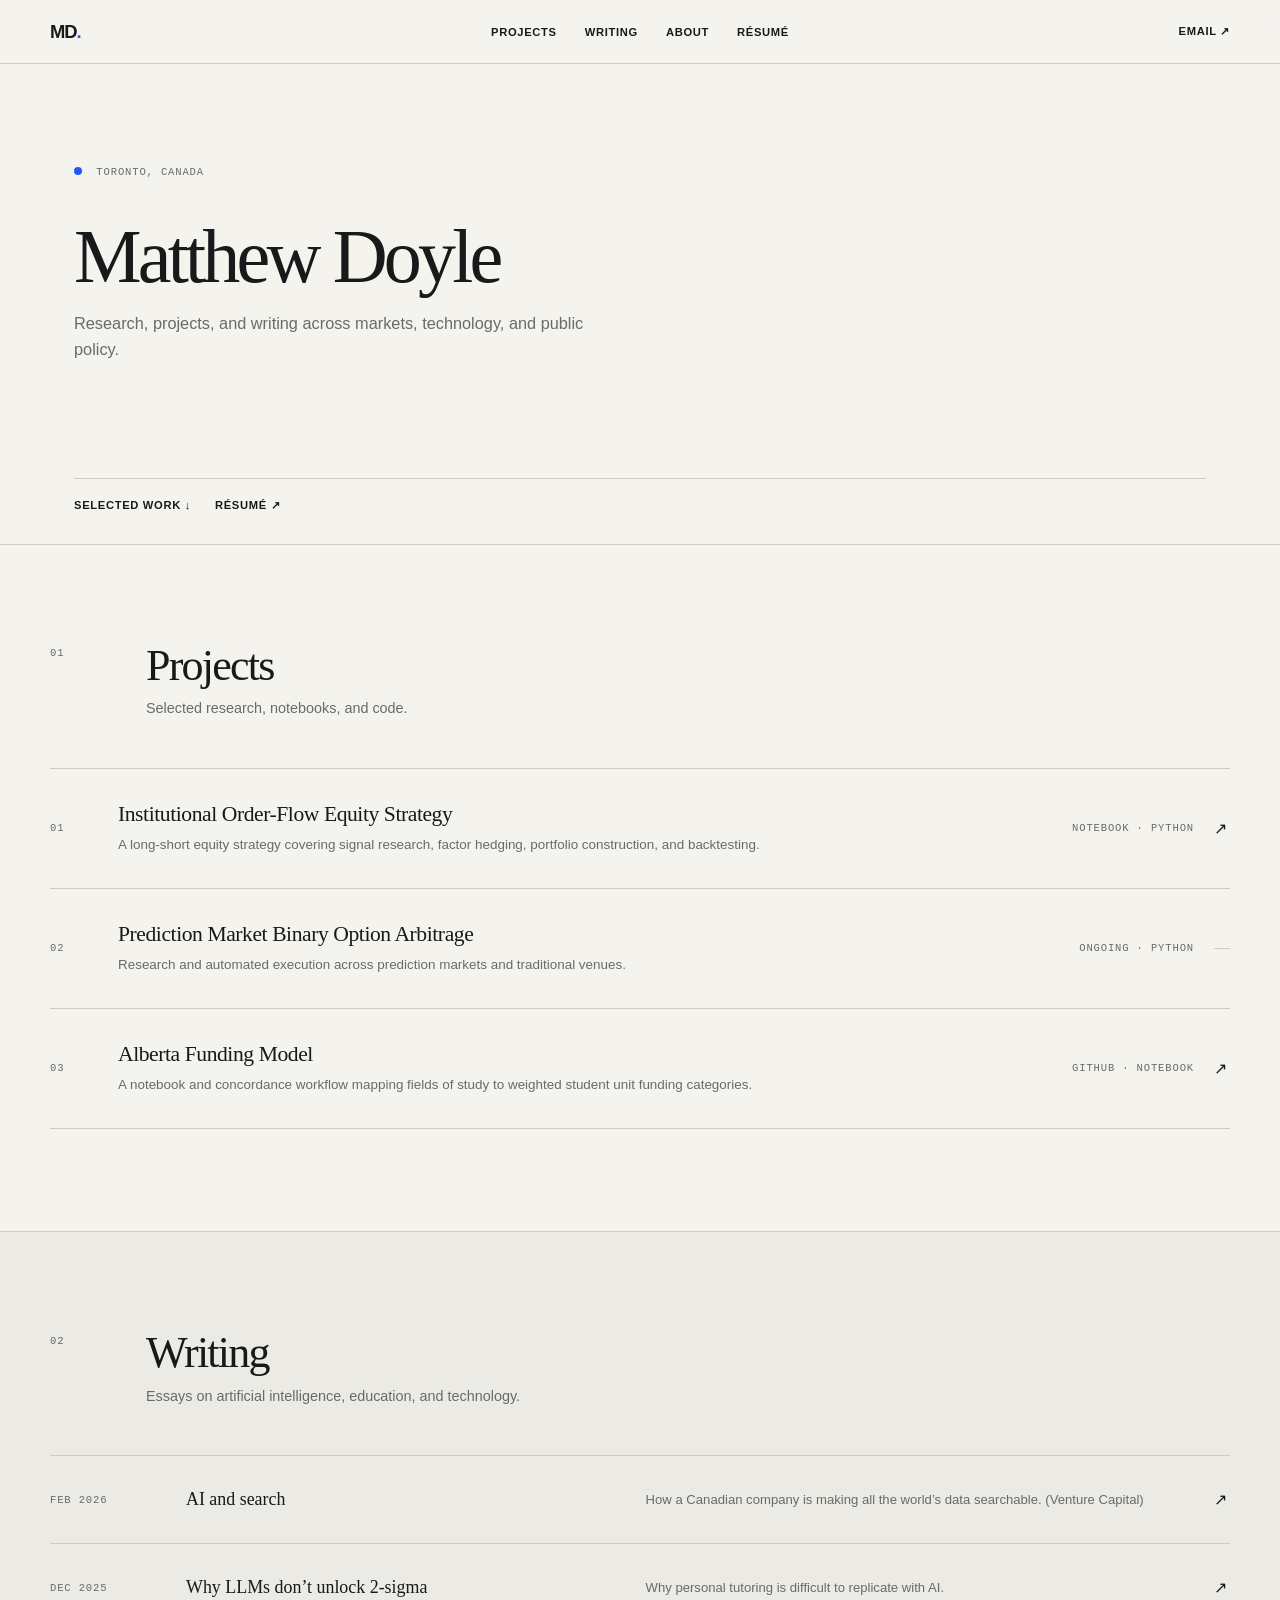
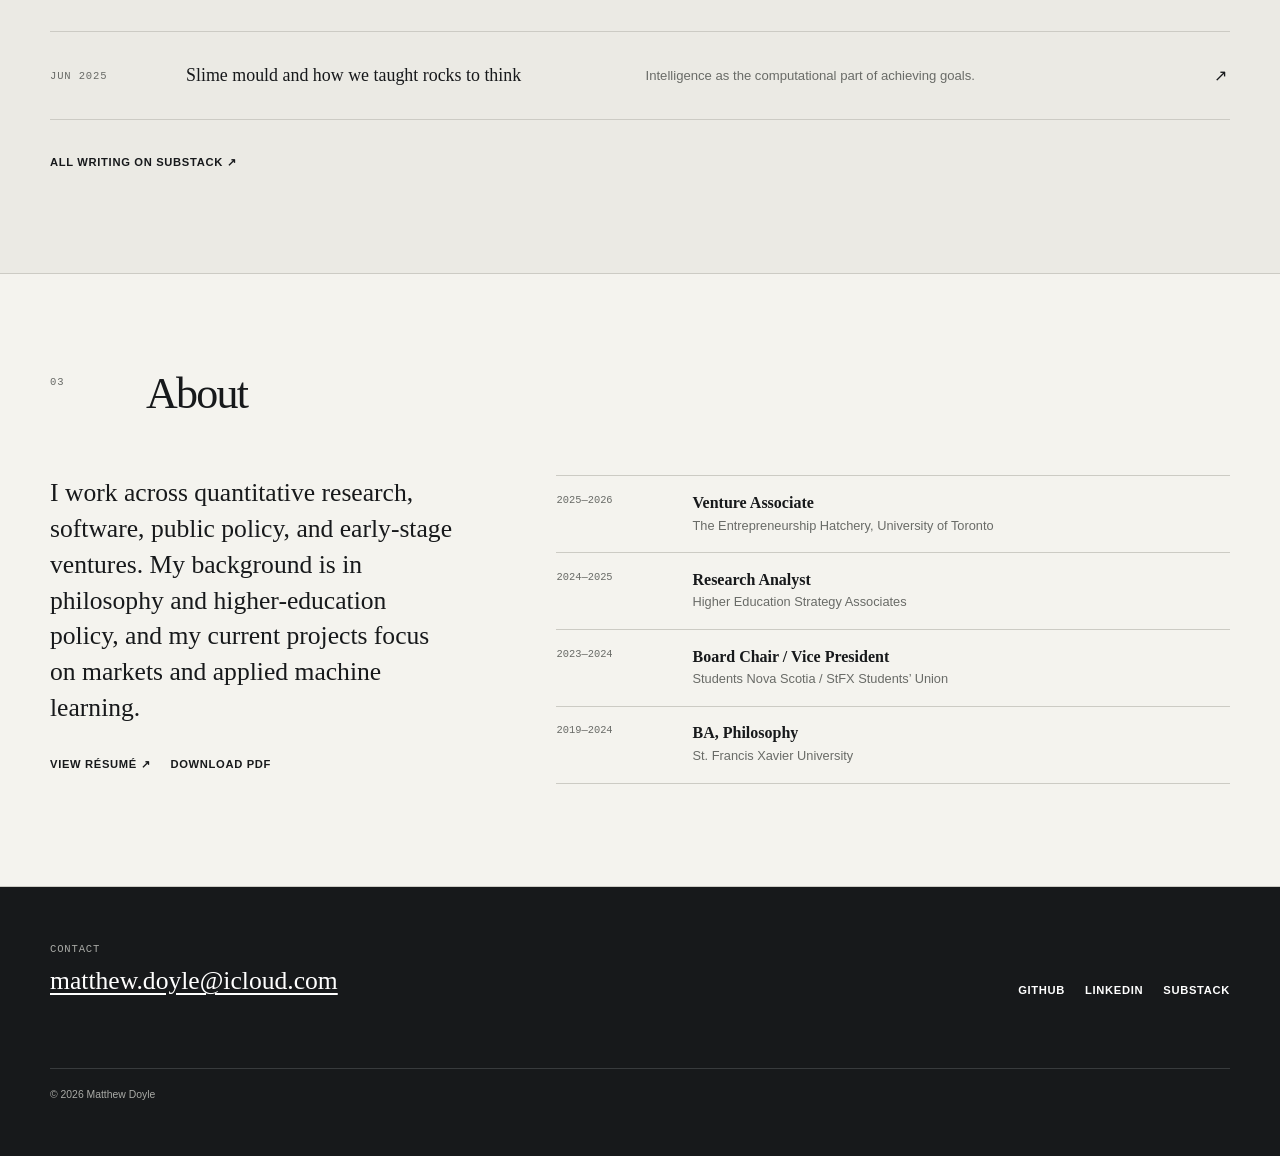
==== commit 7750d40b: "Feature Alberta funding model project" ====
--- a/index.html
+++ b/index.html
@@ -3,7 +3,7 @@
 <head>
   <meta charset="utf-8">
   <meta name="viewport" content="width=device-width, initial-scale=1">
-  <meta name="description" content="Matthew Doyle — research, projects, and writing across markets, technology, and public policy.">
+  <meta name="description" content="Matthew Doyle — research, projects, and writing across markets, technology, and public policy. If you do what you love you never work a day in your life. Luckily I like math.">
   <link rel="canonical" href="https://mldoyle.github.io/">
   <meta property="og:type" content="website">
   <meta property="og:title" content="Matthew Doyle — Research, code & writing">
@@ -75,23 +75,13 @@
           <span class="row-arrow" aria-hidden="true">—</span>
         </div>
 
-        <a class="project-row" href="https://github.com/mldoyle/cip-enrolment-labour-crosswalk">
+        <a class="project-row" href="https://github.com/mldoyle/alberta-funding-model">
           <span class="row-number">03</span>
           <div class="row-copy">
-            <h3>Education-to-Labour Market Crosswalk</h3>
-            <p>A pipeline and dashboard connecting academic programs to Canadian labour-market data.</p>
+            <h3>Alberta Funding Model</h3>
+            <p>A notebook and concordance workflow mapping fields of study to weighted student unit funding categories.</p>
           </div>
-          <span class="row-meta">Repository · Python</span>
-          <span class="row-arrow" aria-hidden="true">↗</span>
-        </a>
-
-        <a class="project-row" href="https://github.com/mldoyle/icloud-email-https-mcp">
-          <span class="row-number">04</span>
-          <div class="row-copy">
-            <h3>Read-Only iCloud Email MCP</h3>
-            <p>An HTTPS MCP server for safely searching and reading iCloud Mail from agent clients.</p>
-          </div>
-          <span class="row-meta">Repository · Python</span>
+          <span class="row-meta">GitHub · Notebook</span>
           <span class="row-arrow" aria-hidden="true">↗</span>
         </a>
       </div>
@@ -110,7 +100,7 @@
         <a class="article-row" href="https://presingularity.substack.com/p/ai-and-search">
           <span class="article-date">Feb 2026</span>
           <span class="article-title">AI and search</span>
-          <span class="article-summary">How a Canadian company is making all the world’s data searchable.</span>
+          <span class="article-summary">How a Canadian company is making all the world’s data searchable. (Venture Capital)</span>
           <span class="row-arrow" aria-hidden="true">↗</span>
         </a>
         <a class="article-row" href="https://presingularity.substack.com/p/why-llms-dont-unlock-2-sigma">
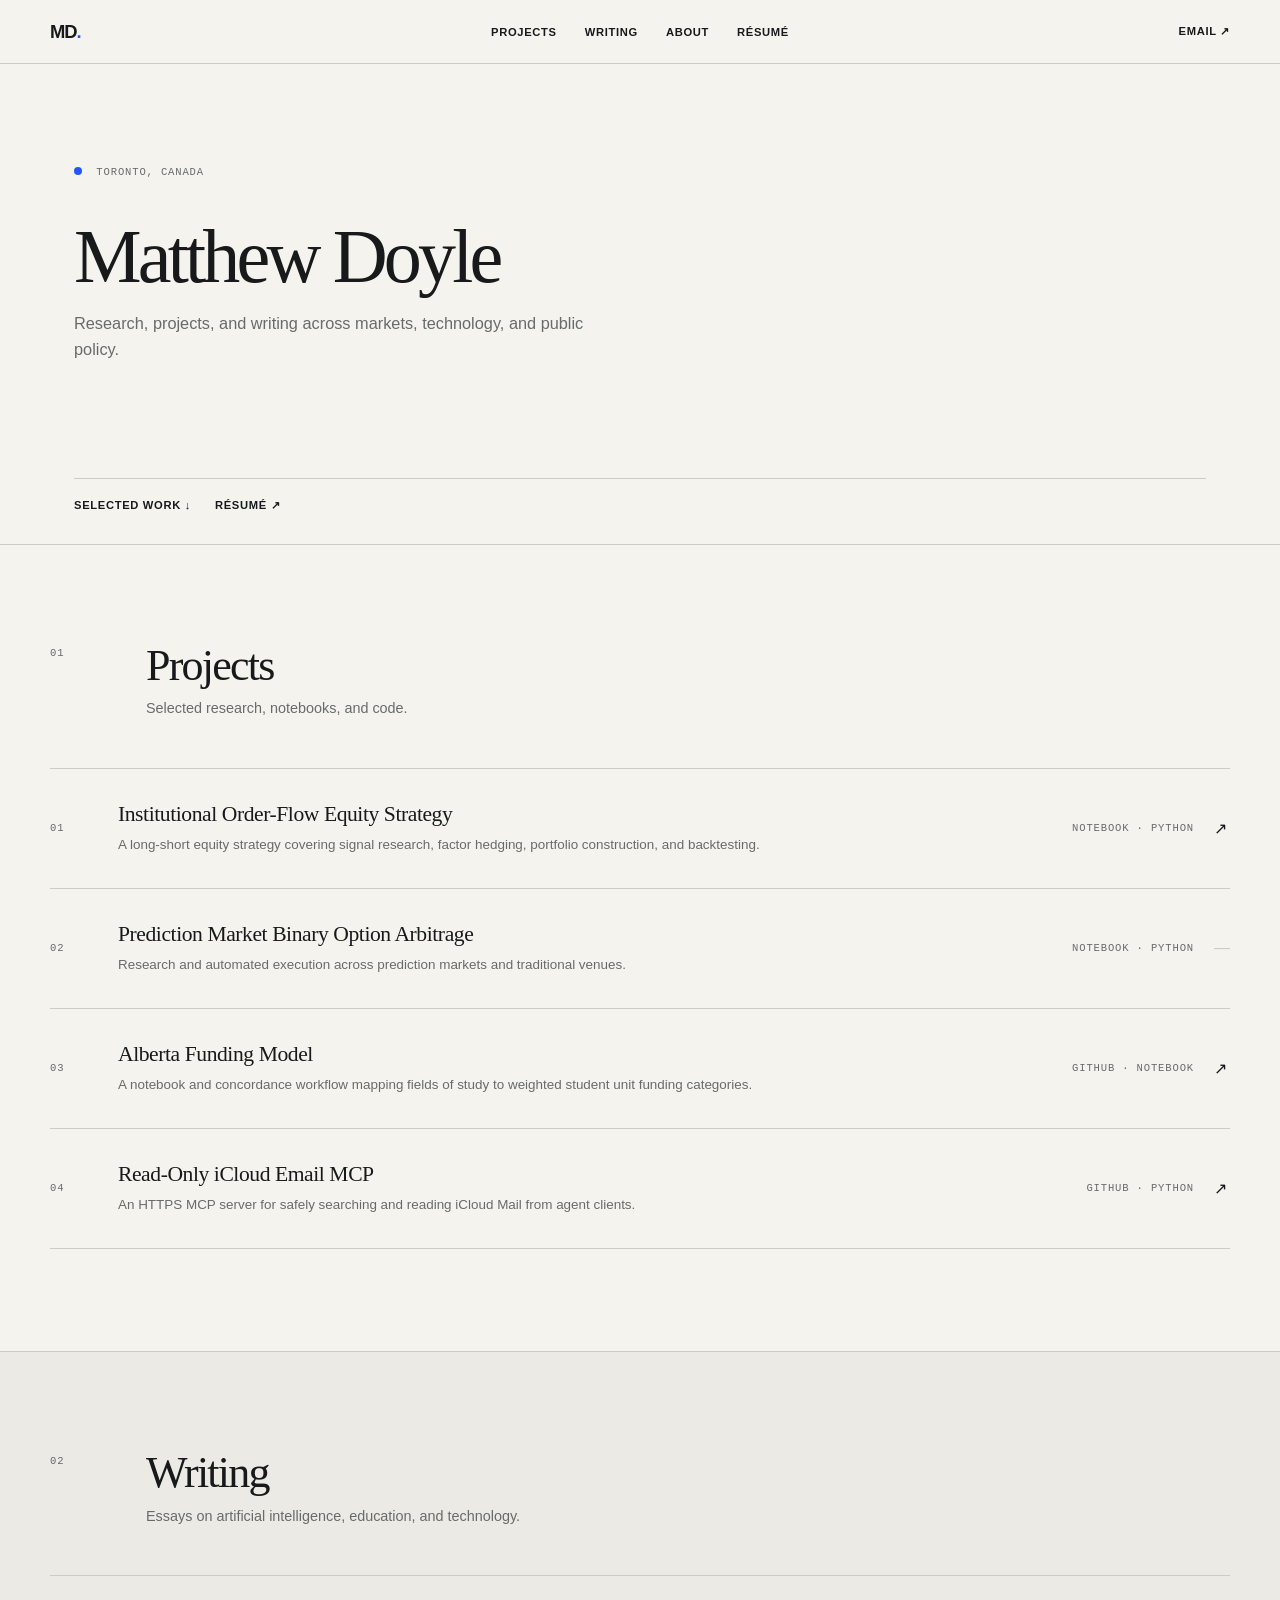
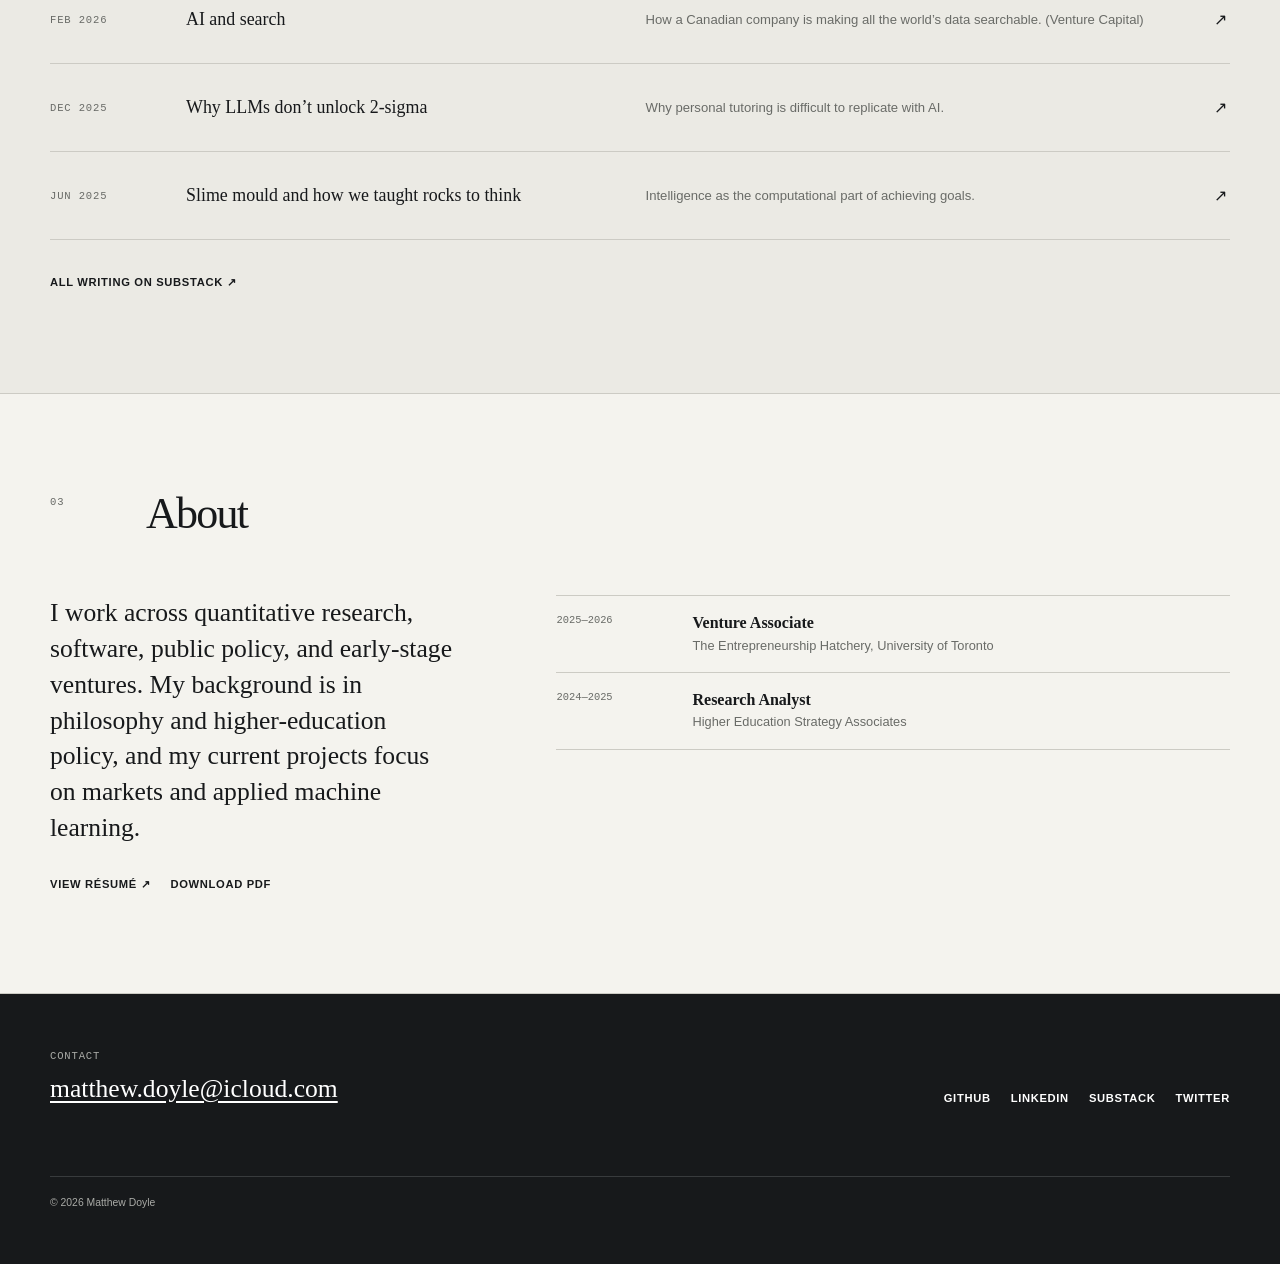
==== commit 4b94c0f3: "Restore iCloud MCP project" ====
--- a/index.html
+++ b/index.html
@@ -71,7 +71,7 @@
             <h3>Prediction Market Binary Option Arbitrage</h3>
             <p>Research and automated execution across prediction markets and traditional venues.</p>
           </div>
-          <span class="row-meta">Ongoing · Python</span>
+          <span class="row-meta">Notebook · Python</span>
           <span class="row-arrow" aria-hidden="true">—</span>
         </div>
 
@@ -82,6 +82,16 @@
             <p>A notebook and concordance workflow mapping fields of study to weighted student unit funding categories.</p>
           </div>
           <span class="row-meta">GitHub · Notebook</span>
+          <span class="row-arrow" aria-hidden="true">↗</span>
+        </a>
+
+        <a class="project-row" href="https://github.com/mldoyle/icloud-email-https-mcp">
+          <span class="row-number">04</span>
+          <div class="row-copy">
+            <h3>Read-Only iCloud Email MCP</h3>
+            <p>An HTTPS MCP server for safely searching and reading iCloud Mail from agent clients.</p>
+          </div>
+          <span class="row-meta">GitHub · Python</span>
           <span class="row-arrow" aria-hidden="true">↗</span>
         </a>
       </div>
@@ -140,8 +150,6 @@
         <div class="experience-list" aria-label="Selected experience and education">
           <div class="experience-row"><span>2025—2026</span><div><strong>Venture Associate</strong><p>The Entrepreneurship Hatchery, University of Toronto</p></div></div>
           <div class="experience-row"><span>2024—2025</span><div><strong>Research Analyst</strong><p>Higher Education Strategy Associates</p></div></div>
-          <div class="experience-row"><span>2023—2024</span><div><strong>Board Chair / Vice President</strong><p>Students Nova Scotia / StFX Students’ Union</p></div></div>
-          <div class="experience-row"><span>2019—2024</span><div><strong>BA, Philosophy</strong><p>St. Francis Xavier University</p></div></div>
         </div>
       </div>
     </section>
@@ -156,6 +164,7 @@
       <a href="https://github.com/mldoyle">GitHub</a>
       <a href="https://www.linkedin.com/in/matthewldoyle/">LinkedIn</a>
       <a href="https://presingularity.substack.com">Substack</a>
+      <a href="https://x.com/matthw_doyle">Twitter</a>
     </div>
     <p>© 2026 Matthew Doyle</p>
   </footer>
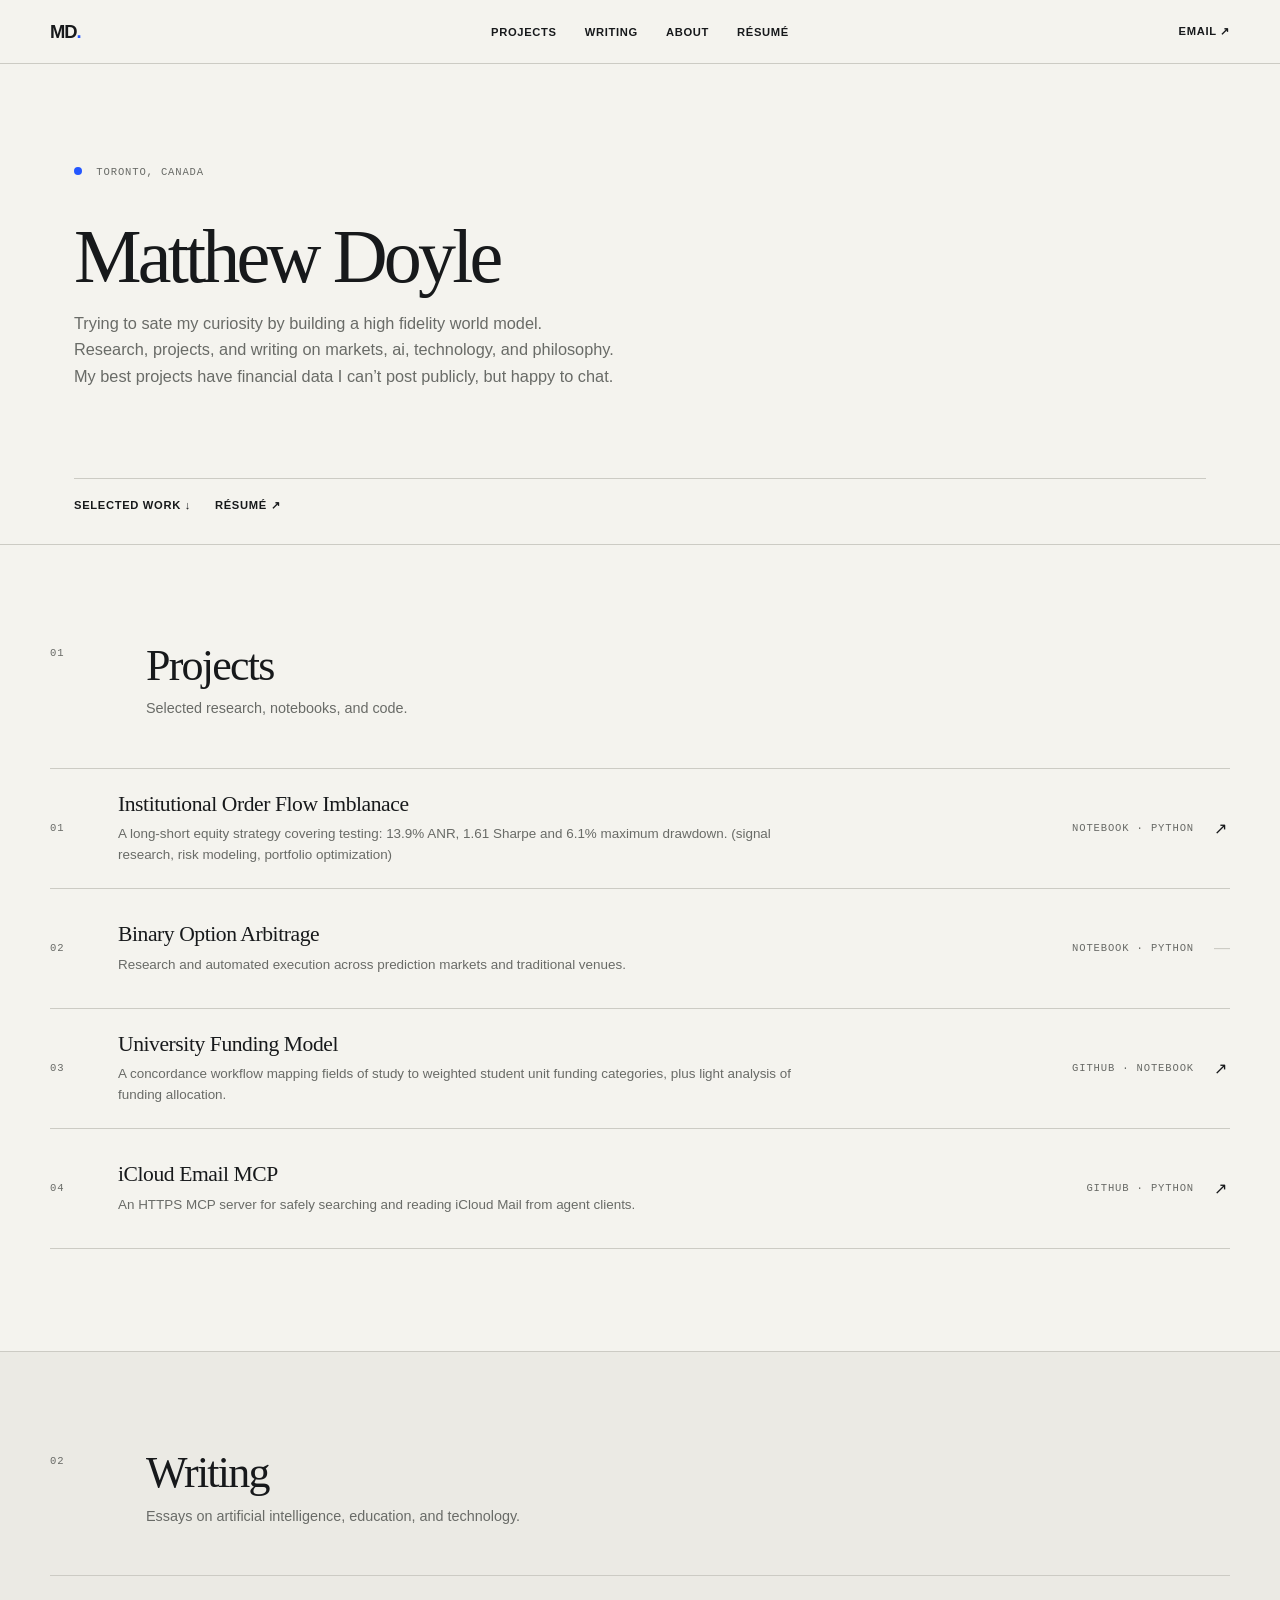
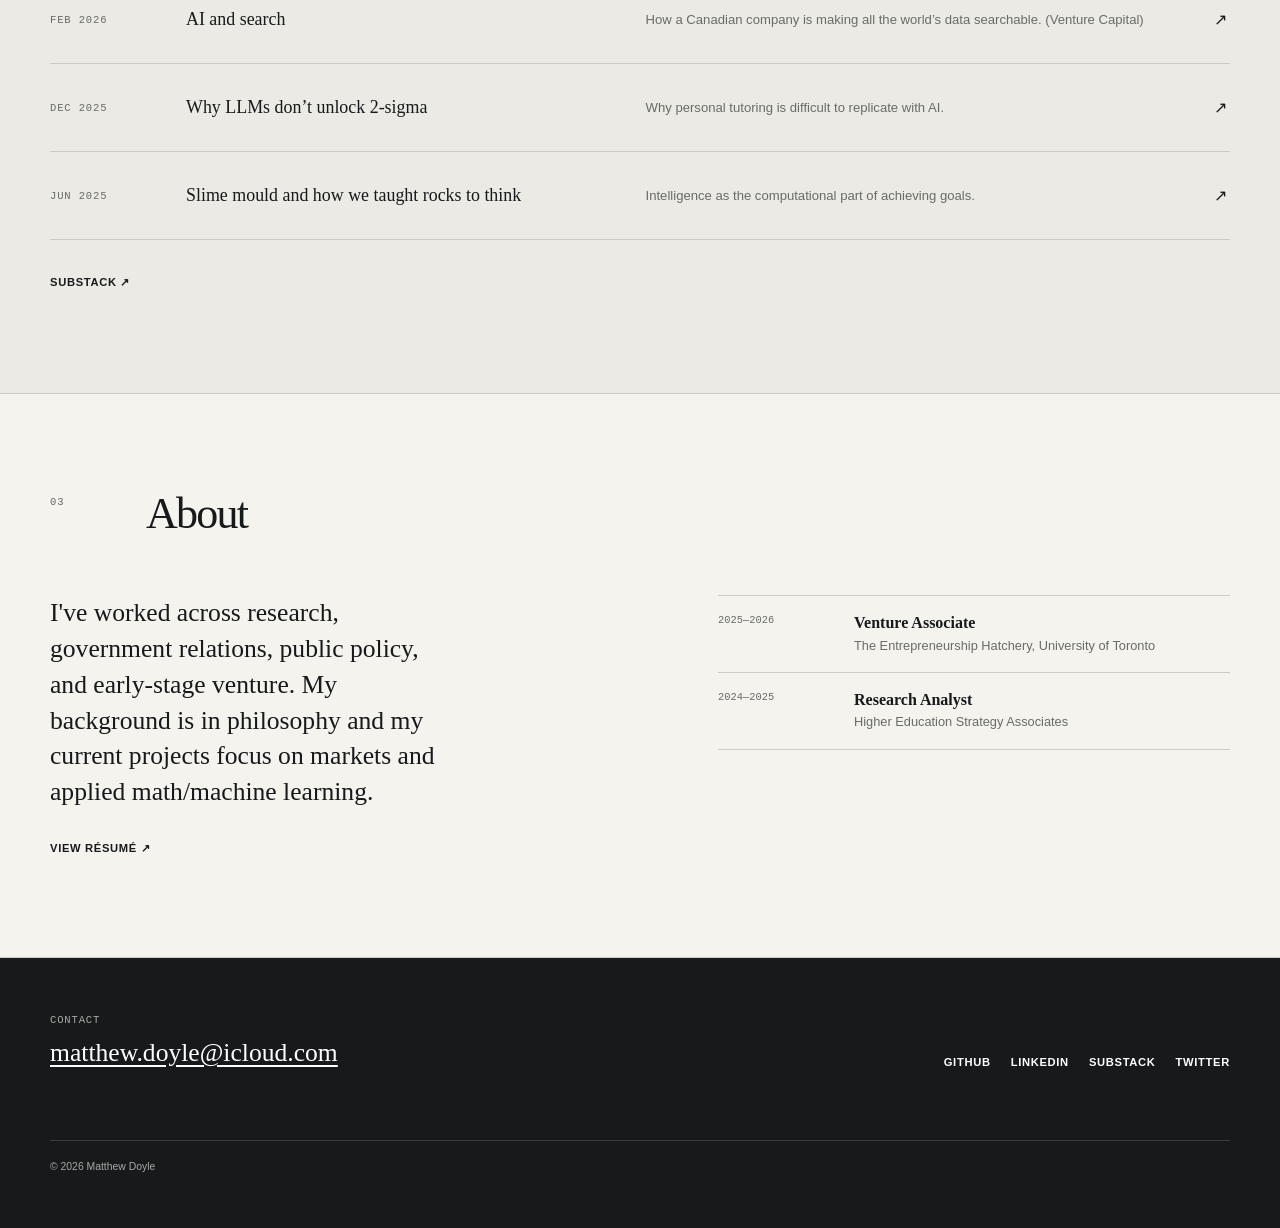
==== commit d4ee74fd: "Automate Substack updates and simplify notebook styling" ====
--- a/index.html
+++ b/index.html
@@ -3,16 +3,16 @@
 <head>
   <meta charset="utf-8">
   <meta name="viewport" content="width=device-width, initial-scale=1">
-  <meta name="description" content="Matthew Doyle — research, projects, and writing across markets, technology, and public policy. If you do what you love you never work a day in your life. Luckily I like math.">
+  <meta name="description" content="Matthew Doyle — my research, projects, and writing.">
   <link rel="canonical" href="https://mldoyle.github.io/">
   <meta property="og:type" content="website">
   <meta property="og:title" content="Matthew Doyle — Research, code & writing">
-  <meta property="og:description" content="Research, coding projects, and essays on markets, technology, and public policy.">
+  <meta property="og:description" content="Research, coding projects, and essays on markets, technology, and philosophy.">
   <meta property="og:url" content="https://mldoyle.github.io/">
   <meta property="og:image" content="https://mldoyle.github.io/assets/social-card.png">
   <meta name="twitter:card" content="summary_large_image">
   <meta name="twitter:title" content="Matthew Doyle — Research, code & writing">
-  <meta name="twitter:description" content="Research, coding projects, and essays on markets, technology, and public policy.">
+  <meta name="twitter:description" content="Research, coding projects, and essays on markets, technology, and philosophy.">
   <meta name="twitter:image" content="https://mldoyle.github.io/assets/social-card.png">
   <meta name="theme-color" content="#f4f3ee">
   <title>Matthew Doyle</title>
@@ -37,7 +37,7 @@
       <div>
         <p class="eyebrow"><span class="status-dot" aria-hidden="true"></span> Toronto, Canada</p>
         <h1 id="intro-heading">Matthew Doyle</h1>
-        <p class="hero-description">Research, projects, and writing across markets, technology, and public policy.</p>
+        <p class="hero-description">Trying to sate my curiosity by building a high fidelity world model. Research, projects, and writing on markets, ai, technology, and philosophy. My best projects have financial data I can’t post publicly, but happy to chat.  </p>
       </div>
       <div class="hero-links">
         <a href="#work">Selected work ↓</a>
@@ -58,8 +58,8 @@
         <a class="project-row" href="notebooks/order-flow-backtest.html">
           <span class="row-number">01</span>
           <div class="row-copy">
-            <h3>Institutional Order-Flow Equity Strategy</h3>
-            <p>A long-short equity strategy covering signal research, factor hedging, portfolio construction, and backtesting.</p>
+            <h3>Institutional Order Flow Imblanace</h3>
+            <p>A long-short equity strategy covering testing: 13.9% ANR, 1.61 Sharpe and 6.1% maximum drawdown. (signal research, risk modeling, portfolio optimization)</p>
           </div>
           <span class="row-meta">Notebook · Python</span>
           <span class="row-arrow" aria-hidden="true">↗</span>
@@ -68,7 +68,7 @@
         <div class="project-row project-row-static">
           <span class="row-number">02</span>
           <div class="row-copy">
-            <h3>Prediction Market Binary Option Arbitrage</h3>
+            <h3>Binary Option Arbitrage</h3>
             <p>Research and automated execution across prediction markets and traditional venues.</p>
           </div>
           <span class="row-meta">Notebook · Python</span>
@@ -78,8 +78,8 @@
         <a class="project-row" href="https://github.com/mldoyle/alberta-funding-model">
           <span class="row-number">03</span>
           <div class="row-copy">
-            <h3>Alberta Funding Model</h3>
-            <p>A notebook and concordance workflow mapping fields of study to weighted student unit funding categories.</p>
+            <h3>University Funding Model</h3>
+            <p>A concordance workflow mapping fields of study to weighted student unit funding categories, plus light analysis of funding allocation.</p>
           </div>
           <span class="row-meta">GitHub · Notebook</span>
           <span class="row-arrow" aria-hidden="true">↗</span>
@@ -88,7 +88,7 @@
         <a class="project-row" href="https://github.com/mldoyle/icloud-email-https-mcp">
           <span class="row-number">04</span>
           <div class="row-copy">
-            <h3>Read-Only iCloud Email MCP</h3>
+            <h3>iCloud Email MCP</h3>
             <p>An HTTPS MCP server for safely searching and reading iCloud Mail from agent clients.</p>
           </div>
           <span class="row-meta">GitHub · Python</span>
@@ -107,6 +107,7 @@
       </div>
 
       <div class="article-list">
+        <!-- AUTO-SUBSTACK:START -->
         <a class="article-row" href="https://presingularity.substack.com/p/ai-and-search">
           <span class="article-date">Feb 2026</span>
           <span class="article-title">AI and search</span>
@@ -125,9 +126,10 @@
           <span class="article-summary">Intelligence as the computational part of achieving goals.</span>
           <span class="row-arrow" aria-hidden="true">↗</span>
         </a>
+        <!-- AUTO-SUBSTACK:END -->
       </div>
 
-      <a class="plain-link" href="https://presingularity.substack.com">All writing on Substack ↗</a>
+      <a class="plain-link" href="https://presingularity.substack.com">Substack ↗</a>
     </section>
 
     <section class="section" id="about" aria-labelledby="about-heading">
@@ -140,10 +142,9 @@
 
       <div class="about-grid">
         <div class="about-copy">
-          <p>I work across quantitative research, software, public policy, and early-stage ventures. My background is in philosophy and higher-education policy, and my current projects focus on markets and applied machine learning.</p>
+          <p>I've worked across research, government relations, public policy, and early-stage venture. My background is in philosophy and my current projects focus on markets and applied math/machine learning.</p>
           <div class="about-links">
             <a href="assets/matthew-doyle-resume.pdf">View résumé ↗</a>
-            <a href="assets/matthew-doyle-resume.pdf" download>Download PDF</a>
           </div>
         </div>
 
--- a/styles.css
+++ b/styles.css
@@ -206,6 +206,12 @@
   display: grid;
   grid-template-columns: minmax(16rem, .75fr) minmax(24rem, 1.25fr);
   gap: clamp(3rem, 8vw, 8rem);
+}
+
+.experience-list {
+  width: 100%;
+  max-width: 32rem;
+  justify-self: end;
 }
 
 .about-copy > p { margin: 0; font-family: Georgia, "Times New Roman", serif; font-size: clamp(1.3rem, 2vw, 1.75rem); line-height: 1.4; }
@@ -253,6 +259,7 @@
   .article-date, .article-title, .article-summary { grid-column: 1; }
   .article-row .row-arrow { grid-column: 2; grid-row: 1 / span 3; }
   .about-grid { grid-template-columns: 1fr; gap: 3rem; }
+  .experience-list { max-width: none; }
   footer { grid-template-columns: 1fr; gap: 2rem; padding: 3.5rem 1.25rem; }
   footer > p { grid-column: 1; }
 }
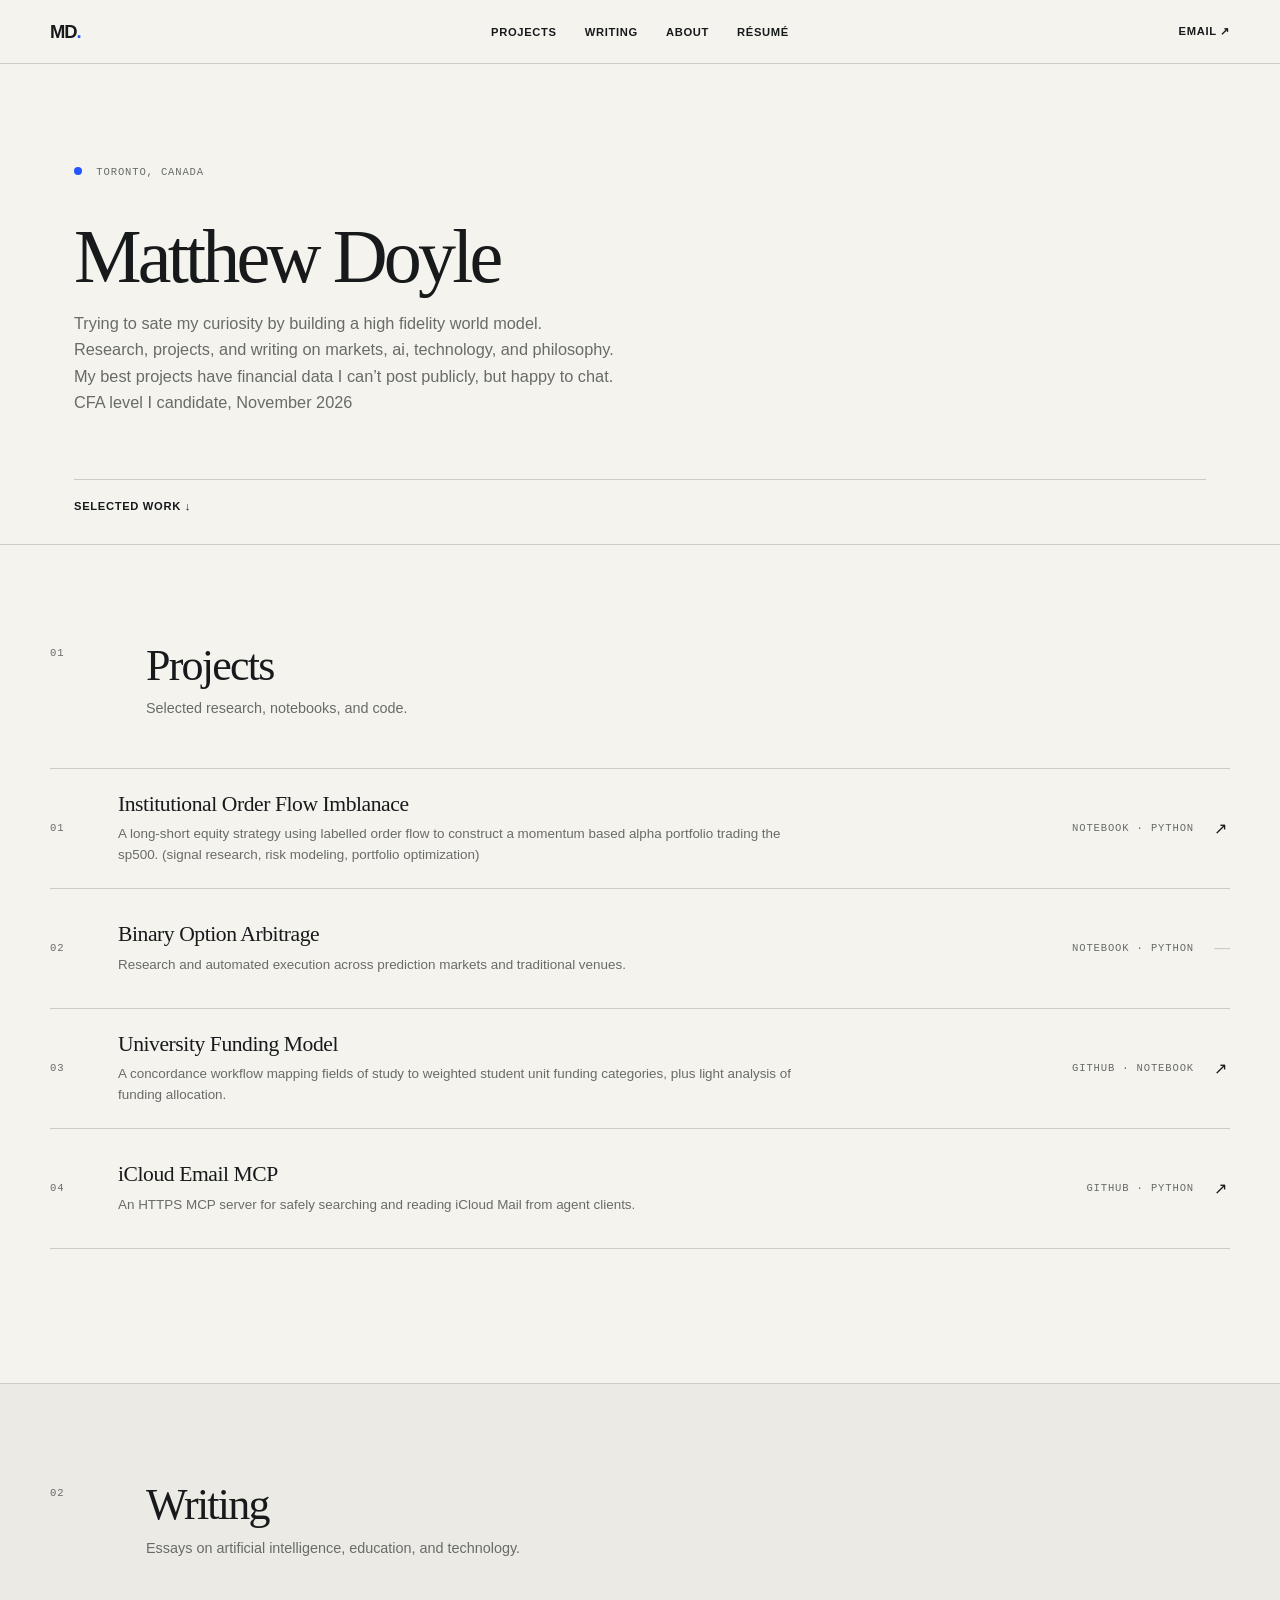
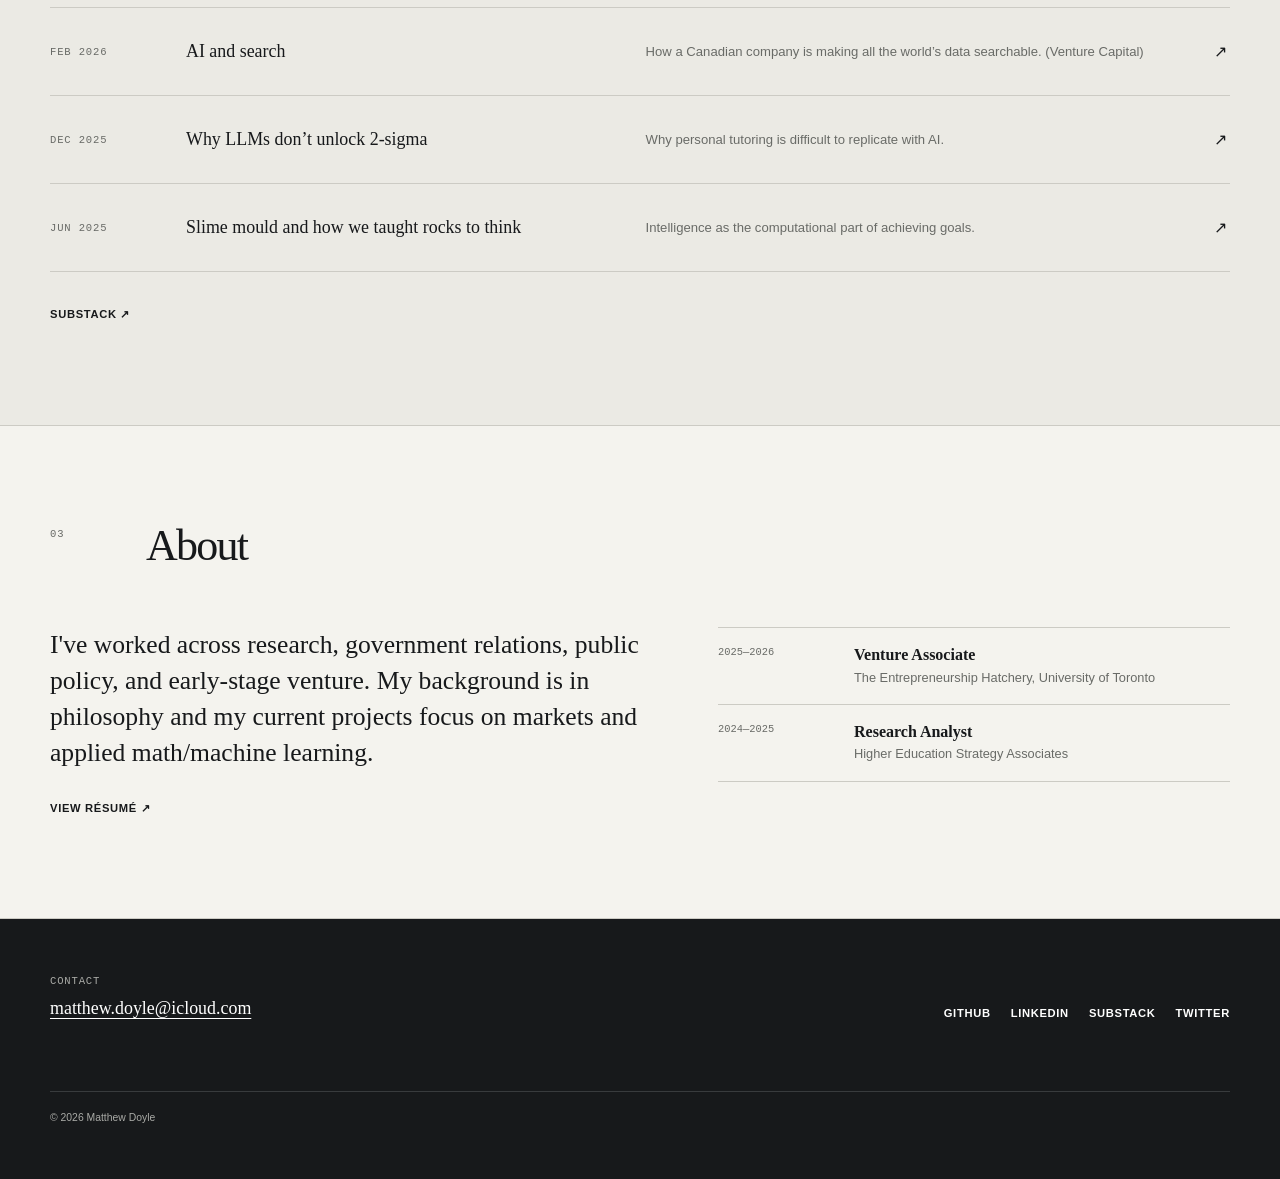
==== commit bebaa529: "updated order flow description" ====
--- a/index.html
+++ b/index.html
@@ -29,7 +29,7 @@
       <a href="#about">About</a>
       <a href="assets/matthew-doyle-resume.pdf">Résumé</a>
     </nav>
-    <a class="header-link" href="mailto:matthew.doyle@icloud.com">Email <span aria-hidden="true">↗</span></a>
+    <a class="header-link" href="mailto:matthew.doyle@icloud.com">Email <span aria-hidden="true">↗︎</span></a>
   </header>
 
   <main id="content">
@@ -37,11 +37,11 @@
       <div>
         <p class="eyebrow"><span class="status-dot" aria-hidden="true"></span> Toronto, Canada</p>
         <h1 id="intro-heading">Matthew Doyle</h1>
-        <p class="hero-description">Trying to sate my curiosity by building a high fidelity world model. Research, projects, and writing on markets, ai, technology, and philosophy. My best projects have financial data I can’t post publicly, but happy to chat.  </p>
+        <p class="hero-description">Trying to sate my curiosity by building a high fidelity world model. Research, projects, and writing on markets, ai, technology, and philosophy. My best projects have financial data I can’t post publicly, but happy to chat.  CFA level I candidate, November 2026</p>
       </div>
       <div class="hero-links">
-        <a href="#work">Selected work ↓</a>
-        <a href="assets/matthew-doyle-resume.pdf">Résumé ↗</a>
+        <a href="#work">Selected work ↓︎</a>
+        <!-- <a href="assets/matthew-doyle-resume.pdf">Résumé ↗︎</a> -->
       </div>
     </section>
 
@@ -59,10 +59,10 @@
           <span class="row-number">01</span>
           <div class="row-copy">
             <h3>Institutional Order Flow Imblanace</h3>
-            <p>A long-short equity strategy covering testing: 13.9% ANR, 1.61 Sharpe and 6.1% maximum drawdown. (signal research, risk modeling, portfolio optimization)</p>
+            <p>A long-short equity strategy using labelled order flow to construct a momentum based alpha portfolio trading the sp500. (signal research, risk modeling, portfolio optimization)</p>
           </div>
           <span class="row-meta">Notebook · Python</span>
-          <span class="row-arrow" aria-hidden="true">↗</span>
+          <span class="row-arrow" aria-hidden="true">↗︎</span>
         </a>
 
         <div class="project-row project-row-static">
@@ -82,7 +82,7 @@
             <p>A concordance workflow mapping fields of study to weighted student unit funding categories, plus light analysis of funding allocation.</p>
           </div>
           <span class="row-meta">GitHub · Notebook</span>
-          <span class="row-arrow" aria-hidden="true">↗</span>
+          <span class="row-arrow" aria-hidden="true">↗︎</span>
         </a>
 
         <a class="project-row" href="https://github.com/mldoyle/icloud-email-https-mcp">
@@ -92,7 +92,7 @@
             <p>An HTTPS MCP server for safely searching and reading iCloud Mail from agent clients.</p>
           </div>
           <span class="row-meta">GitHub · Python</span>
-          <span class="row-arrow" aria-hidden="true">↗</span>
+          <span class="row-arrow" aria-hidden="true">↗︎</span>
         </a>
       </div>
     </section>
@@ -112,24 +112,24 @@
           <span class="article-date">Feb 2026</span>
           <span class="article-title">AI and search</span>
           <span class="article-summary">How a Canadian company is making all the world’s data searchable. (Venture Capital)</span>
-          <span class="row-arrow" aria-hidden="true">↗</span>
+          <span class="row-arrow" aria-hidden="true">↗︎</span>
         </a>
         <a class="article-row" href="https://presingularity.substack.com/p/why-llms-dont-unlock-2-sigma">
           <span class="article-date">Dec 2025</span>
           <span class="article-title">Why LLMs don’t unlock 2-sigma</span>
           <span class="article-summary">Why personal tutoring is difficult to replicate with AI.</span>
-          <span class="row-arrow" aria-hidden="true">↗</span>
+          <span class="row-arrow" aria-hidden="true">↗︎</span>
         </a>
         <a class="article-row" href="https://presingularity.substack.com/p/slime-mould-and-how-we-taught-rocks">
           <span class="article-date">Jun 2025</span>
           <span class="article-title">Slime mould and how we taught rocks to think</span>
           <span class="article-summary">Intelligence as the computational part of achieving goals.</span>
-          <span class="row-arrow" aria-hidden="true">↗</span>
+          <span class="row-arrow" aria-hidden="true">↗︎</span>
         </a>
         <!-- AUTO-SUBSTACK:END -->
       </div>
 
-      <a class="plain-link" href="https://presingularity.substack.com">Substack ↗</a>
+      <a class="plain-link" href="https://presingularity.substack.com">Substack ↗︎</a>
     </section>
 
     <section class="section" id="about" aria-labelledby="about-heading">
@@ -144,7 +144,7 @@
         <div class="about-copy">
           <p>I've worked across research, government relations, public policy, and early-stage venture. My background is in philosophy and my current projects focus on markets and applied math/machine learning.</p>
           <div class="about-links">
-            <a href="assets/matthew-doyle-resume.pdf">View résumé ↗</a>
+            <a href="assets/matthew-doyle-resume.pdf">View résumé ↗︎</a>
           </div>
         </div>
 
--- a/styles.css
+++ b/styles.css
@@ -178,6 +178,8 @@
   transition: padding .18s ease, background .18s ease;
 }
 
+.project-list { margin-bottom: 2rem; }
+
 a.project-row:hover { padding-inline: .8rem; background: rgba(255,255,255,.45); }
 .row-copy h3 { margin: 0 0 .45rem; font-family: Georgia, "Times New Roman", serif; font-size: 1.35rem; font-weight: 400; letter-spacing: -.02em; }
 .row-copy p { max-width: 43rem; margin: 0; color: var(--muted); font-size: .84rem; line-height: 1.5; }
@@ -204,8 +206,8 @@
 
 .about-grid {
   display: grid;
-  grid-template-columns: minmax(16rem, .75fr) minmax(24rem, 1.25fr);
-  gap: clamp(3rem, 8vw, 8rem);
+  grid-template-columns: minmax(18rem, 1fr) minmax(24rem, 32rem);
+  gap: clamp(3rem, 5vw, 5rem);
 }
 
 .experience-list {
@@ -241,7 +243,7 @@
 }
 
 footer .section-number { margin-bottom: .7rem; color: #a9aaa6; }
-.email-link { font-family: Georgia, "Times New Roman", serif; font-size: clamp(1.2rem, 2vw, 1.6rem); text-underline-offset: .25rem; }
+.email-link { font-family: Georgia, "Times New Roman", serif; font-size: clamp(0.95rem, 1.4vw, 1.2rem);; text-underline-offset: .25rem; }
 .footer-links { display: flex; gap: 1.25rem; }
 footer > p { grid-column: 1 / -1; margin: 1.5rem 0 0; padding-top: 1.25rem; border-top: 1px solid #383b3d; color: #a9aaa6; font-size: .65rem; }
 
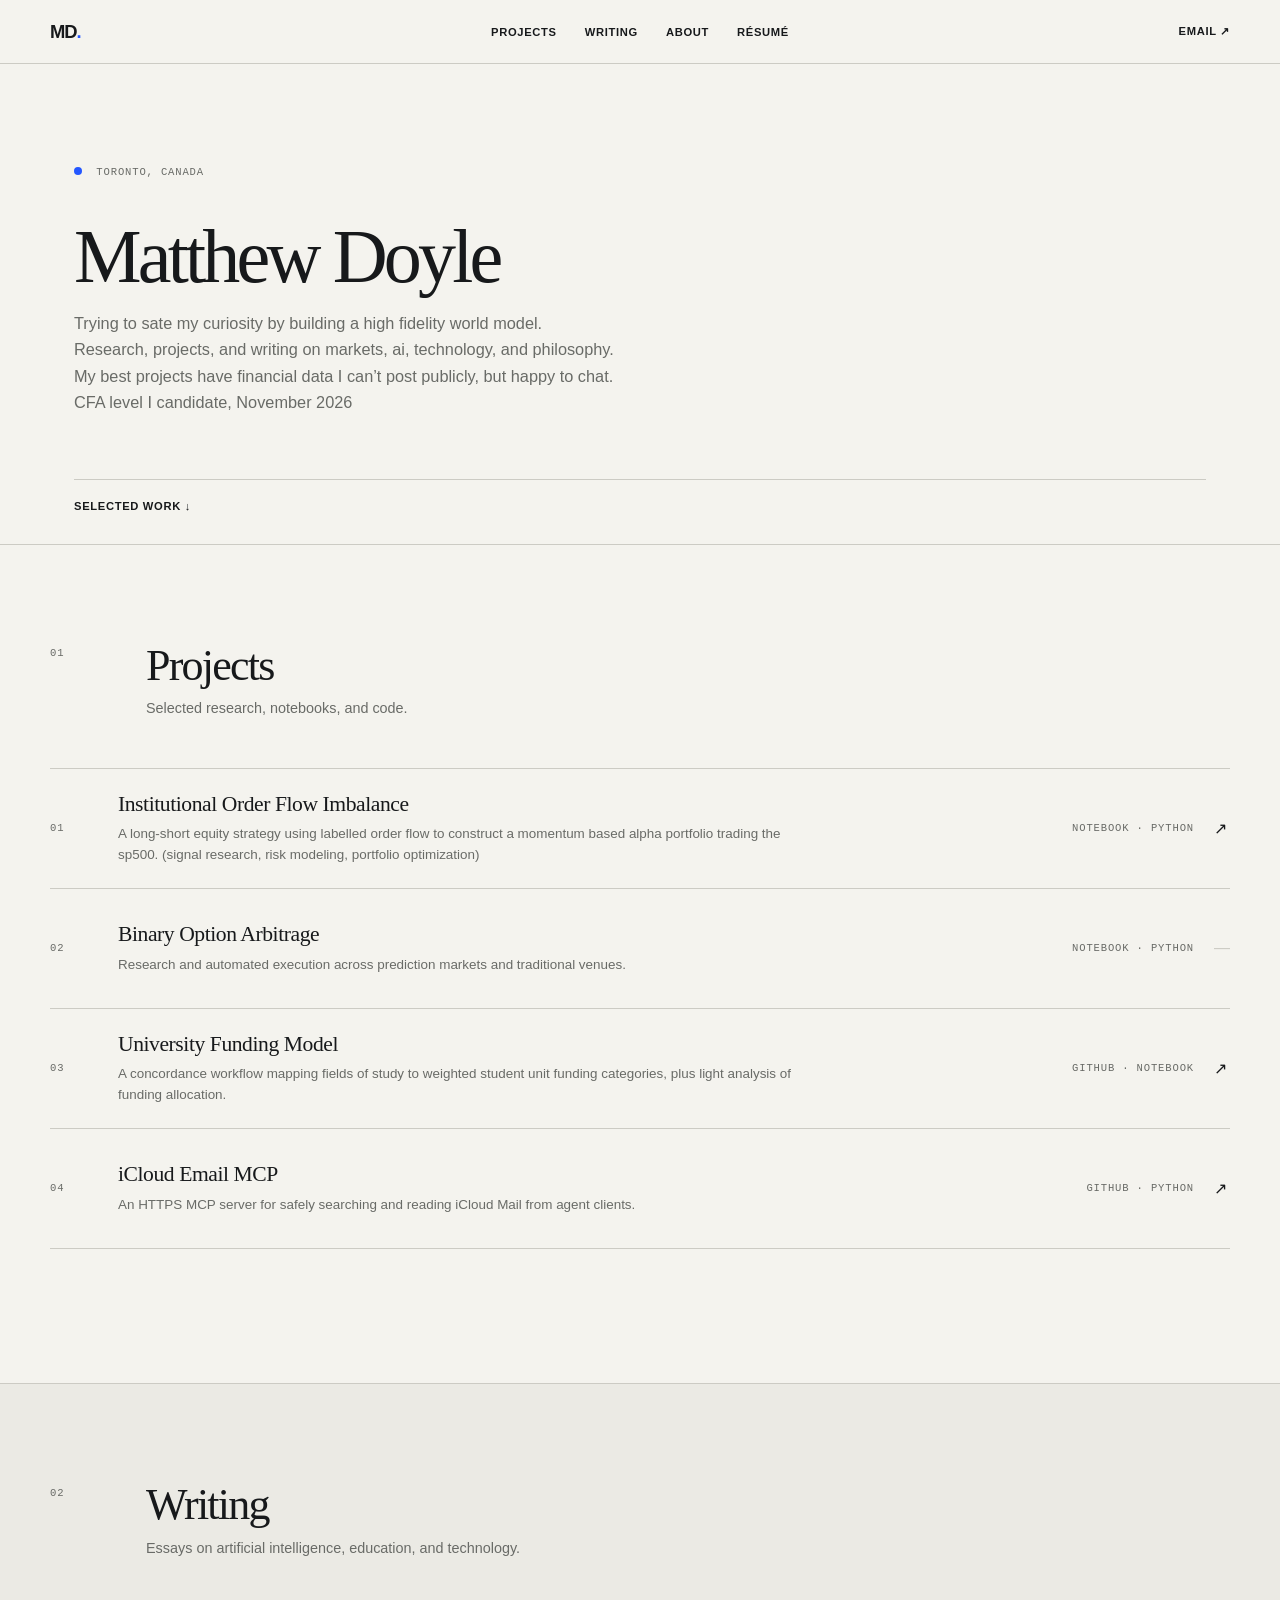
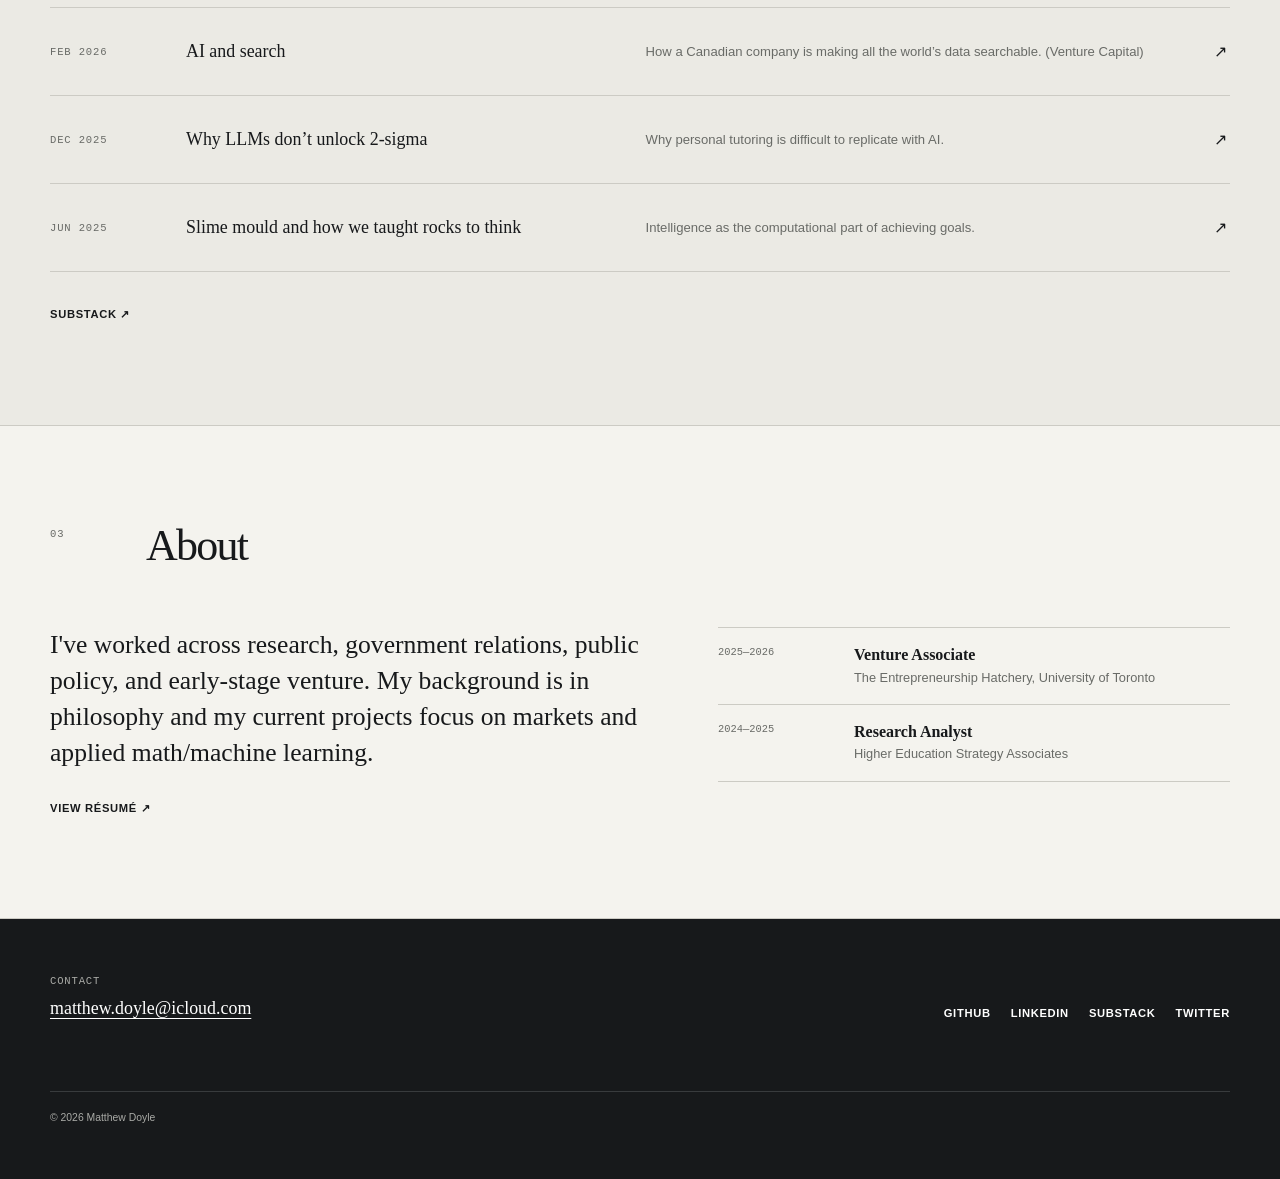
==== commit d2baa4d2: "Publish latest backtest notebook and refresh results" ====
--- a/index.html
+++ b/index.html
@@ -58,7 +58,7 @@
         <a class="project-row" href="notebooks/order-flow-backtest.html">
           <span class="row-number">01</span>
           <div class="row-copy">
-            <h3>Institutional Order Flow Imblanace</h3>
+            <h3>Institutional Order Flow Imbalance</h3>
             <p>A long-short equity strategy using labelled order flow to construct a momentum based alpha portfolio trading the sp500. (signal research, risk modeling, portfolio optimization)</p>
           </div>
           <span class="row-meta">Notebook · Python</span>
